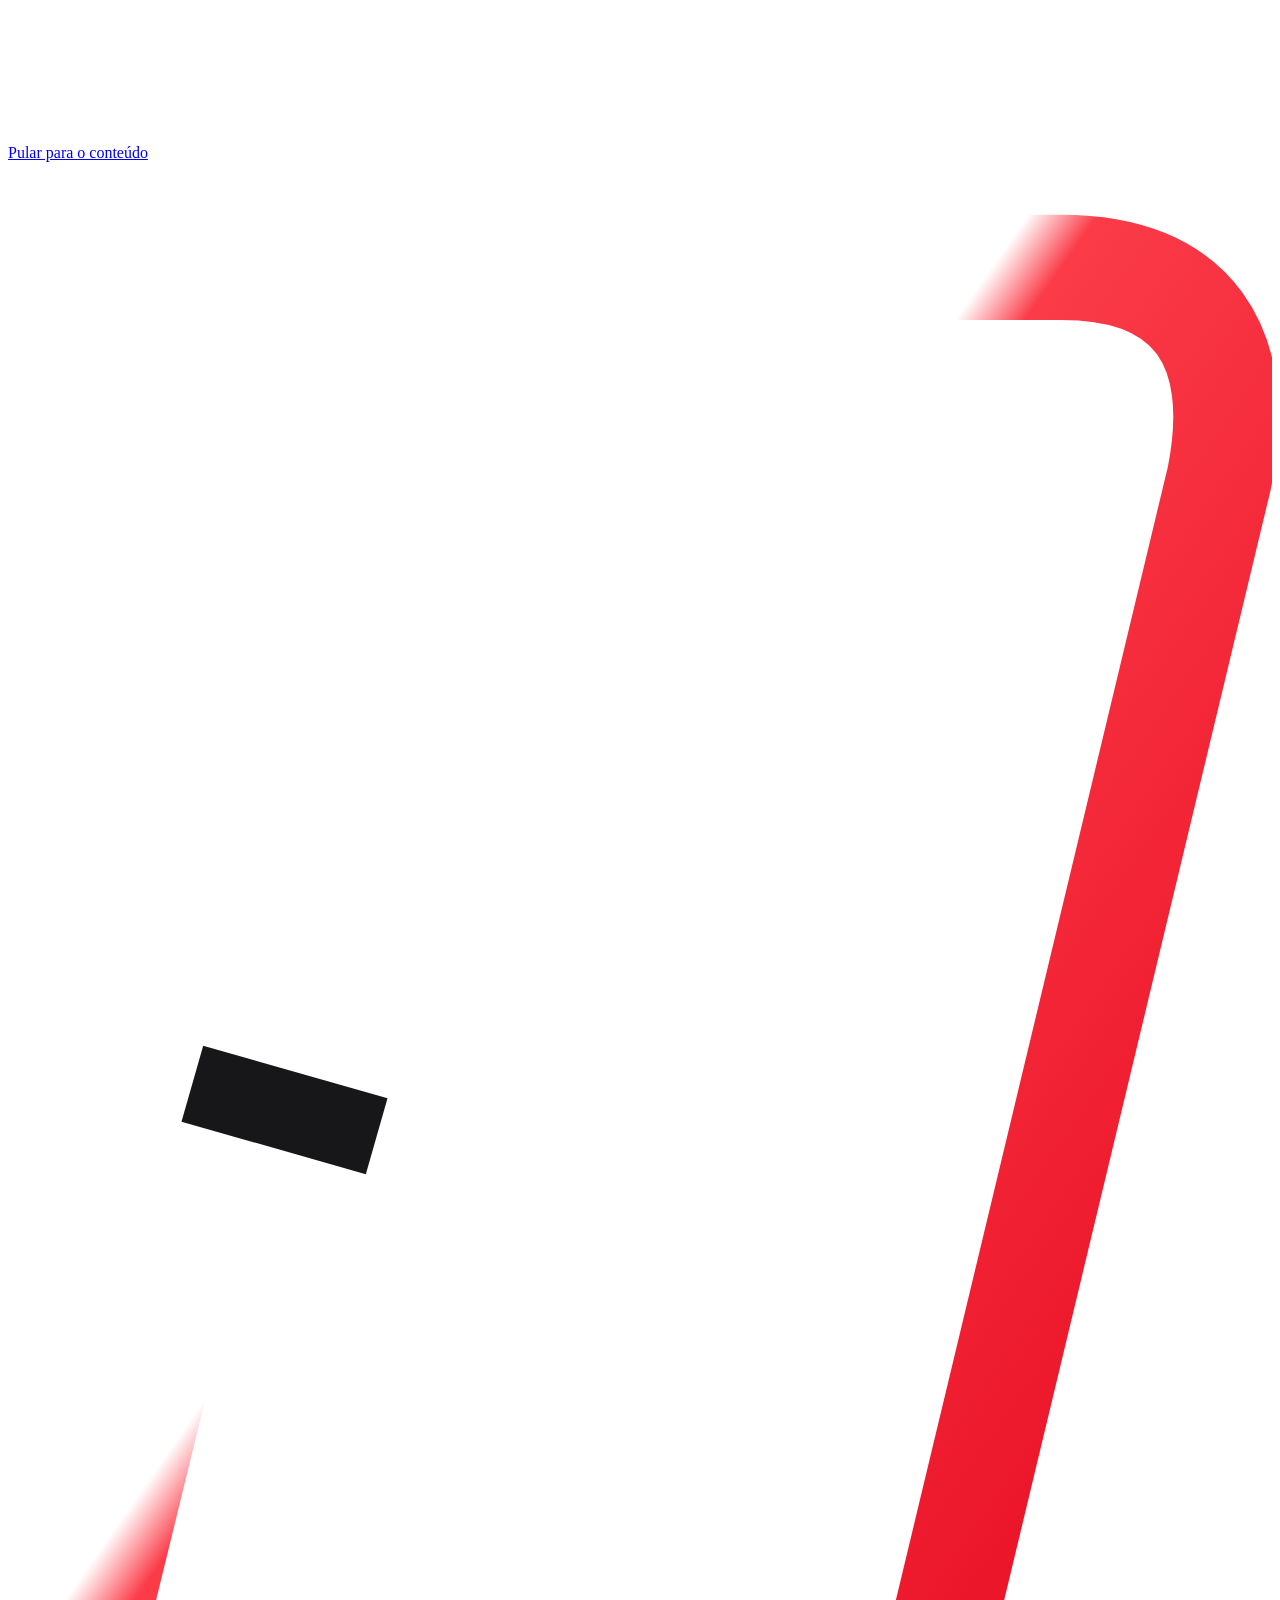
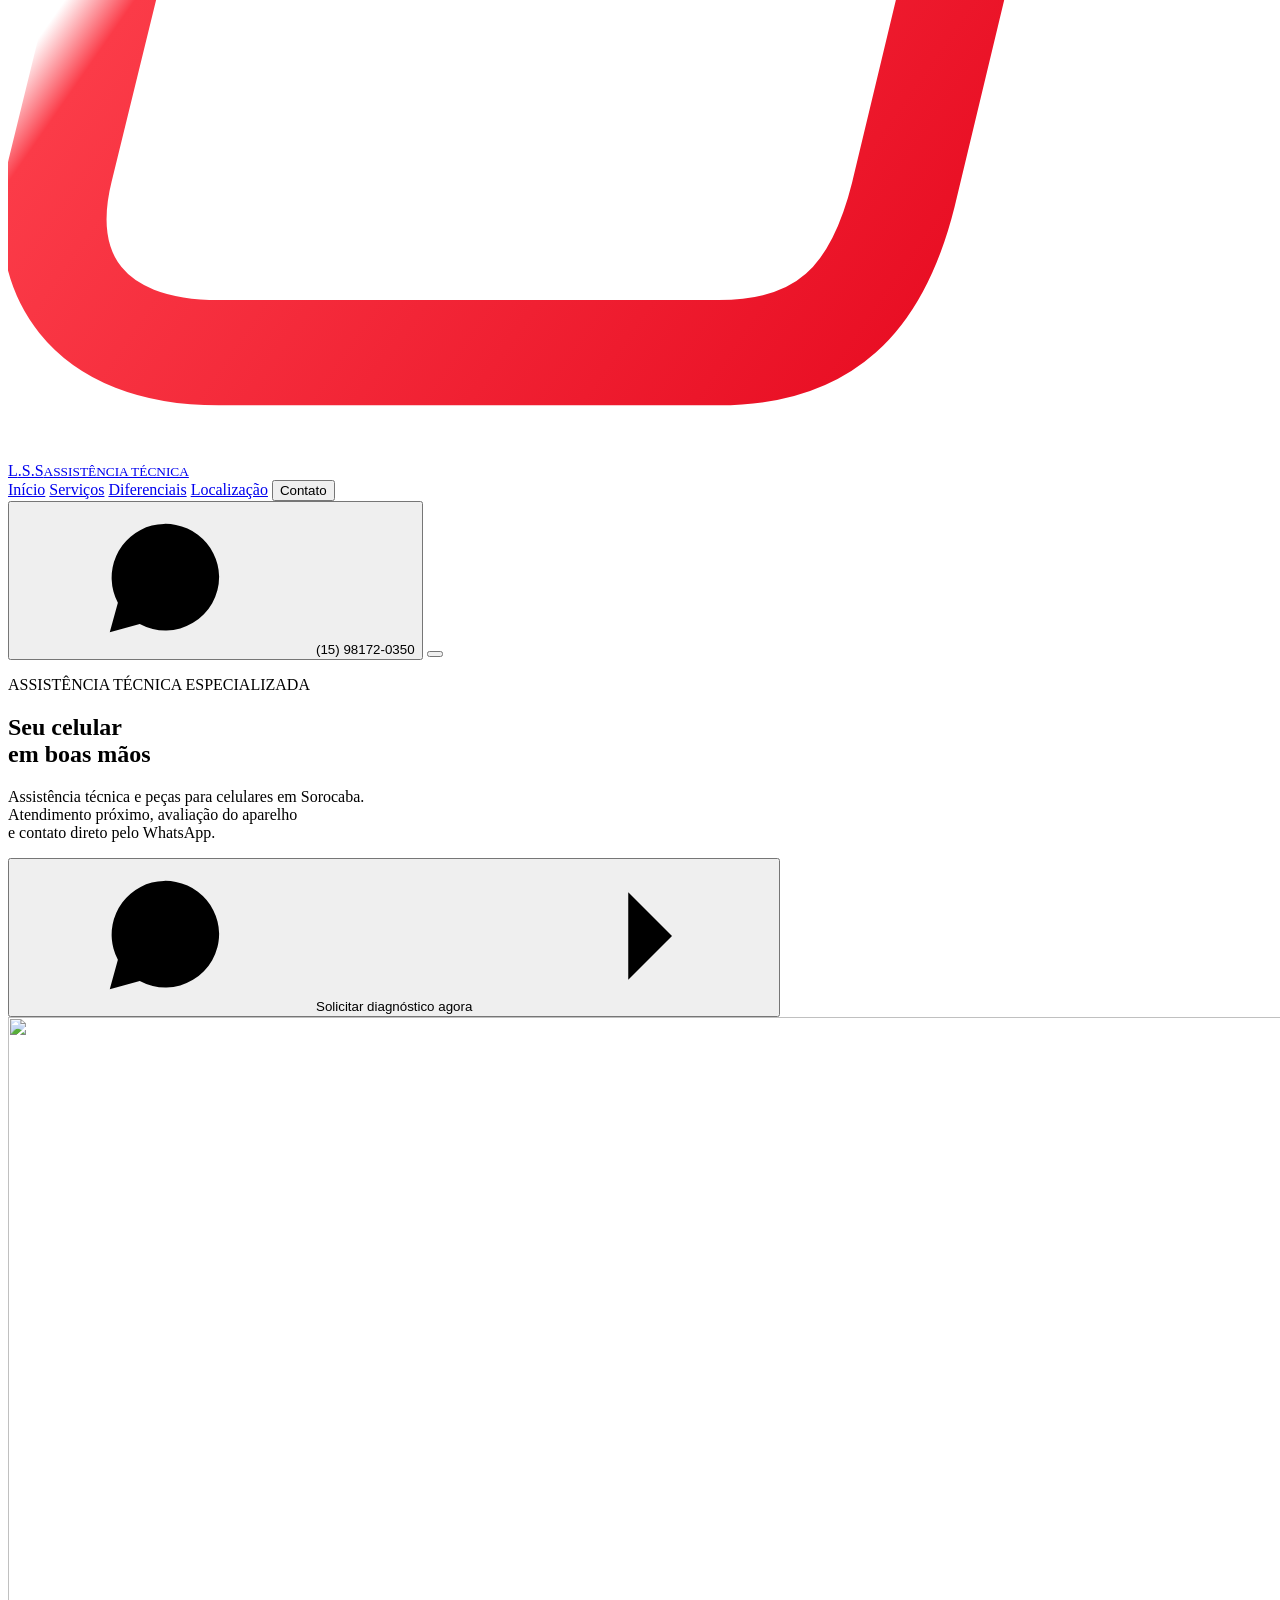
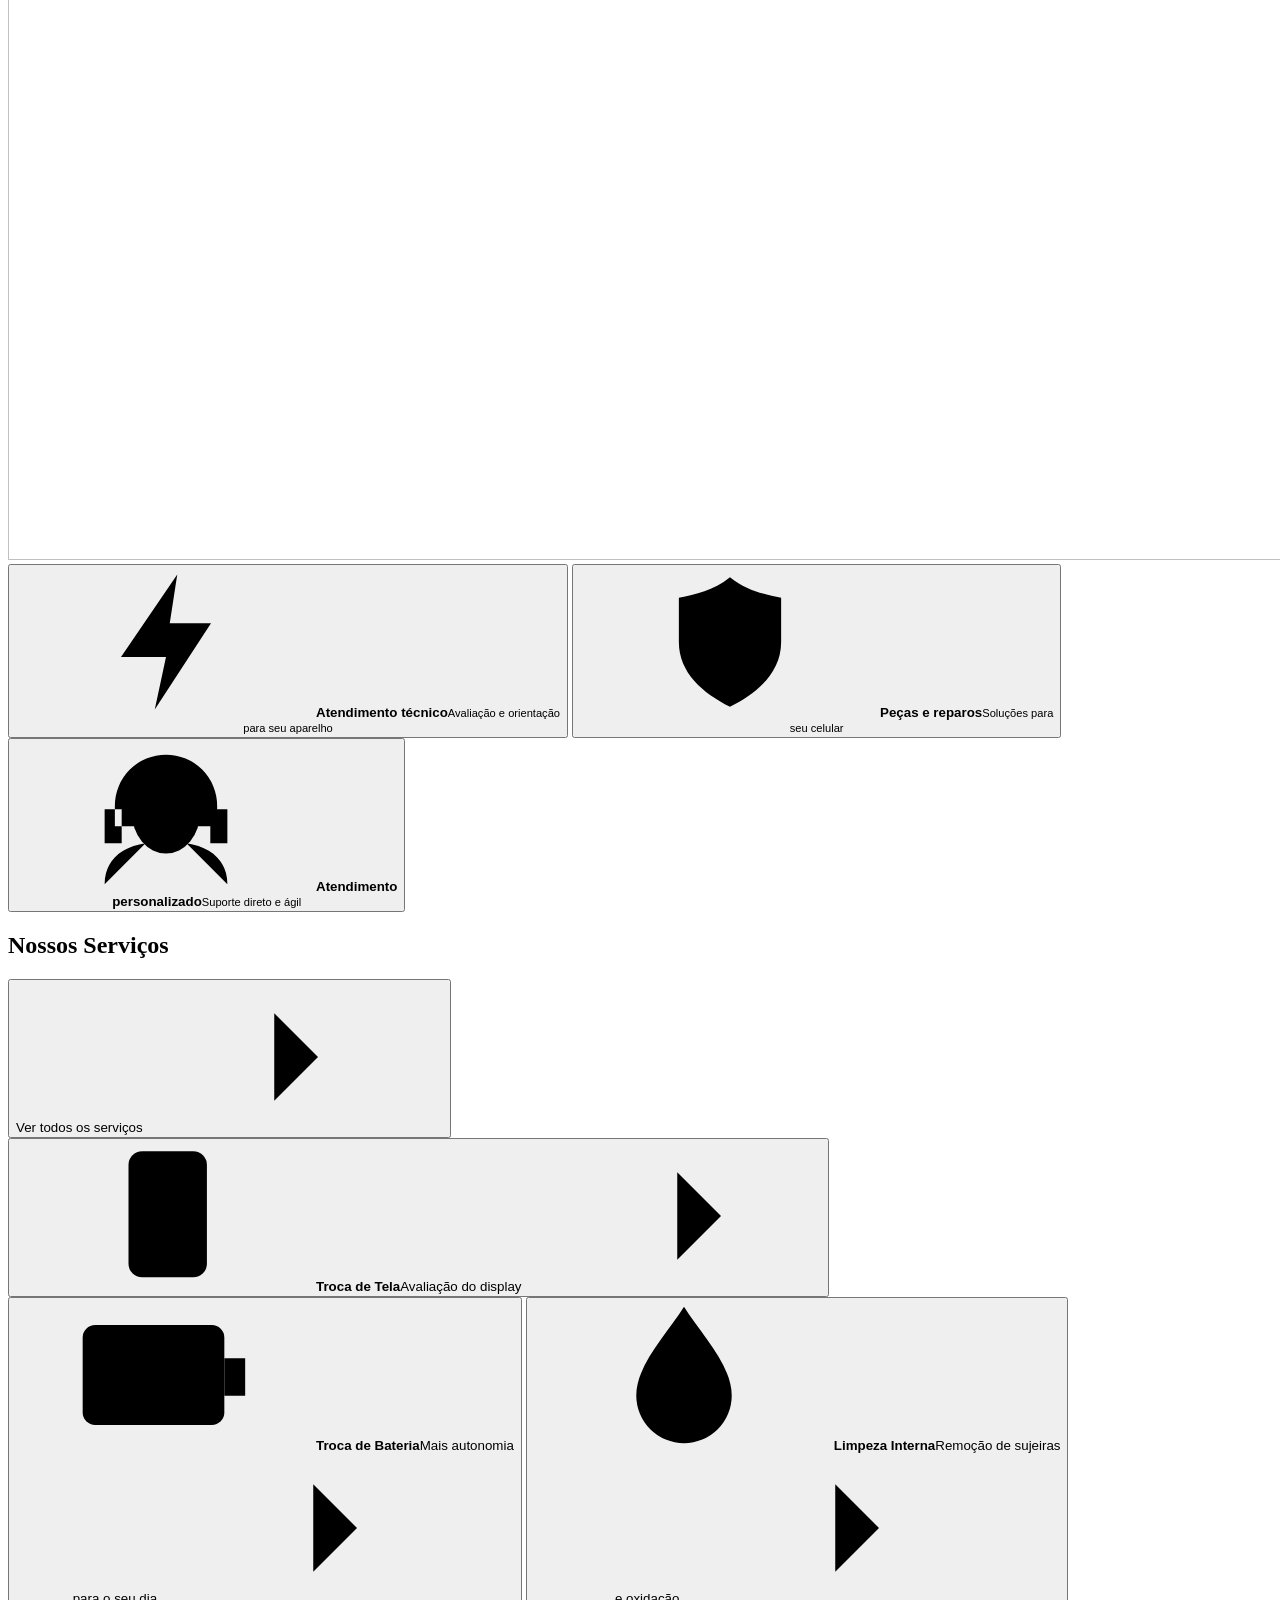
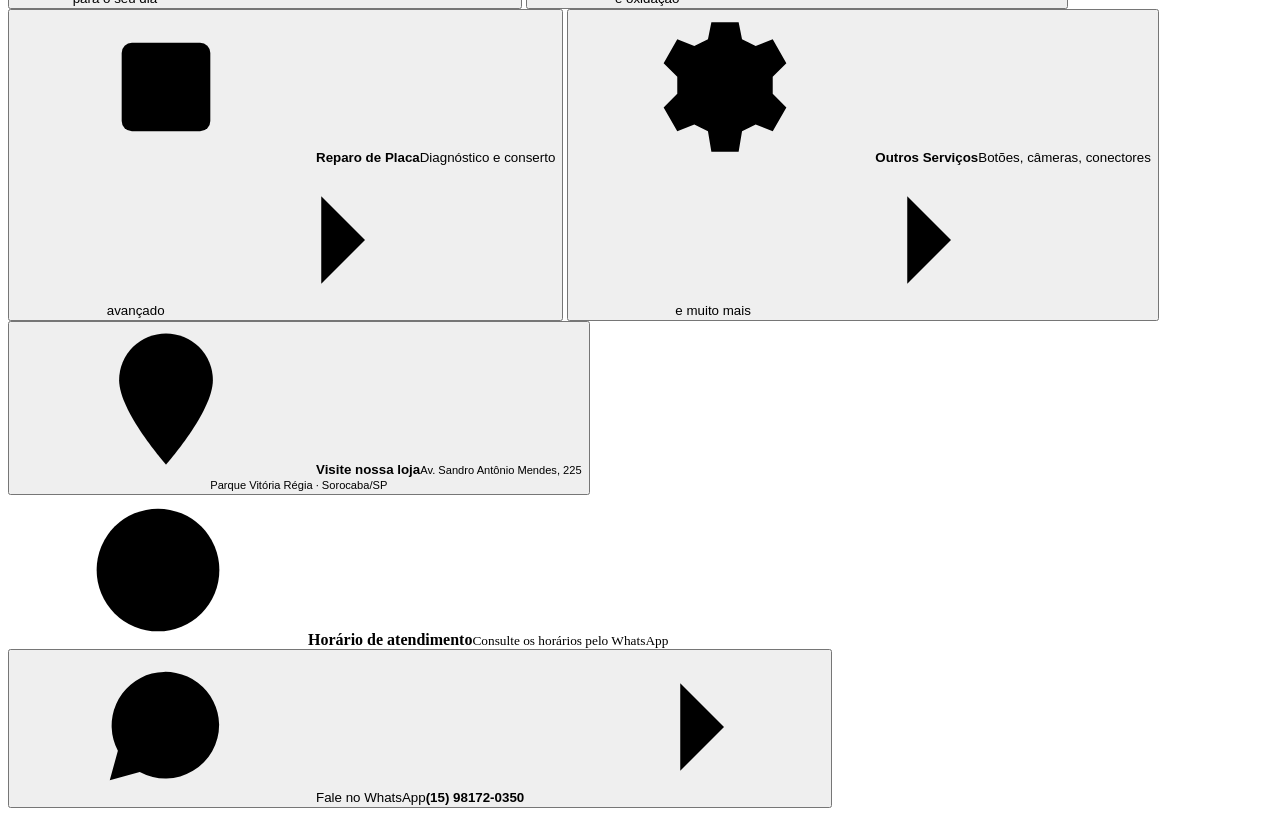
==== index.html @ caee686e "Criar site L.S.S com base no layout Mi Cell" ====
<!doctype html>
<html lang="pt-BR">
<head>
  <meta charset="UTF-8">
  <meta name="viewport" content="width=device-width, initial-scale=1">
  <meta name="theme-color" content="#101012">
  <meta name="description" content="L.S.S Assistência Técnica — assistência técnica especializada. Assistência técnica de celulares em Sorocaba. Solicite uma avaliação pelo WhatsApp.">
  <title>L.S.S Assistência Técnica | Seu celular em boas mãos</title>
  <link rel="icon" type="image/svg+xml" href="assets/favicon.svg">
  <link rel="stylesheet" href="styles.css">
  <script src="script.js" defer></script>
</head>
<body>
  <a class="skip-link" href="#inicio">Pular para o conteúdo</a>
  <svg class="icon-library" xmlns="http://www.w3.org/2000/svg" aria-hidden="true">
    <symbol id="i-arrow" viewBox="0 0 24 24"><path d="M4 12h15m-6-7 7 7-7 7"/></symbol>
    <symbol id="i-chevron" viewBox="0 0 24 24"><path d="m9 5 7 7-7 7"/></symbol>
    <symbol id="i-whatsapp" viewBox="0 0 24 24"><path d="M20.5 11.6a8.6 8.6 0 0 1-12.7 7.6L3 20.5l1.3-4.7a8.6 8.6 0 1 1 16.2-4.2Z"/><path d="M8.2 7.5c.5-.5 1.1.7 1.5 1.5.3.5-.6 1-.5 1.4.5 1.3 1.6 2.4 3 3 .5.2.9-.8 1.4-.6l1.8.9c.8.5-.1 2-1.2 2.1-2.8.2-6.6-3-7-5.8-.1-.9.3-2 1-2.5Z"/></symbol>
    <symbol id="i-bolt" viewBox="0 0 32 40"><path d="m19 2-15 22h12l-3 14 15-23H17Z"/></symbol>
    <symbol id="i-shield" viewBox="0 0 40 44"><path d="M20 3c5 4 10 5 15 6v13c0 9-7 15-15 19C12 37 5 31 5 22V9c5-1 10-2 15-6Z"/><path d="m12 21 6 6 11-12"/></symbol>
    <symbol id="i-support" viewBox="0 0 44 44"><path d="M7 25v-6a15 15 0 0 1 30 0v6M7 20H4v10h5V20Zm30 0h3v10h-5V20ZM16 30c-7 1-12 5-12 12m24-12c7 1 12 5 12 12"/><ellipse cx="22" cy="21" rx="10" ry="12"/></symbol>
    <symbol id="i-screen" viewBox="0 0 40 44"><rect x="9" y="3" width="23" height="37" rx="4"/><path d="m24 12-7 9 7 3-5 7m1-10-5-4m9 7 3 6"/></symbol>
    <symbol id="i-battery" viewBox="0 0 44 36"><rect x="2" y="6" width="34" height="24" rx="3"/><path d="M36 14h5v9h-5M23 11l-9 10h7l-2 5 9-11h-7Z"/></symbol>
    <symbol id="i-drop" viewBox="0 0 40 44"><path d="M20 2C15 10 6 19 6 28a14 14 0 0 0 28 0C34 19 25 10 20 2Z"/><path d="M13 27c0 5 3 8 7 8"/></symbol>
    <symbol id="i-chip" viewBox="0 0 44 44"><rect x="9" y="9" width="26" height="26" rx="3"/><path d="M16 16h12v12H16Zm0-13v6m6-6v6m6-6v6M16 35v6m6-6v6m6-6v6M3 16h6m-6 6h6m-6 6h6m26-12h6m-6 6h6m-6 6h6"/></symbol>
    <symbol id="i-gear" viewBox="0 0 44 44"><path d="m18 3-1 5-4 2-5-2-4 7 4 4v5l-4 4 4 7 5-2 4 2 1 6h8l1-6 4-2 5 2 4-7-4-4v-5l4-4-4-7-5 2-4-2-1-5Z"/><circle cx="22" cy="22" r="7"/></symbol>
    <symbol id="i-pin" viewBox="0 0 40 48"><path d="M20 45S5 28 5 18a15 15 0 1 1 30 0c0 10-15 27-15 27Z"/><circle cx="20" cy="18" r="5"/></symbol>
    <symbol id="i-clock" viewBox="0 0 44 44"><circle cx="22" cy="22" r="18"/><path d="M22 9v14h10"/></symbol>
    <symbol id="i-close" viewBox="0 0 24 24"><path d="m6 6 12 12M6 18 18 6"/></symbol>
  </svg>

  <div class="atmosphere" aria-hidden="true"><div class="smoke smoke-left"></div><div class="smoke smoke-right"></div><div class="laser laser-one"></div><div class="laser laser-two"></div><div class="laser laser-three"></div><div class="grain"></div></div>

  <div class="site-shell">
    <header class="header">
      <a class="brand" href="#inicio" aria-label="L.S.S Assistência Técnica — início">
        <svg class="brand-mark" viewBox="0 0 48 72" aria-hidden="true"><defs><linearGradient id="brand-gradient" x1="0" y1="0" x2="1" y2="1"><stop stop-color="#fff"/><stop offset=".4" stop-color="#fff"/><stop offset=".43" stop-color="#fb3b48"/><stop offset="1" stop-color="#e30018"/></linearGradient></defs><path d="M20 4h20c5 0 7 3 6 8L34 62c-1 4-3 6-7 6H8c-5 0-7-3-6-7L14 12c1-5 3-8 6-8Z" fill="none" stroke="url(#brand-gradient)" stroke-width="4"/><path d="m7 35 7 2" stroke="#171719" stroke-width="3"/></svg>
        <span class="brand-type">L<span>.S.S</span><small>ASSISTÊNCIA TÉCNICA</small></span>
      </a>
      <nav class="nav" id="navigation" aria-label="Navegação principal">
        <a class="active" href="#inicio" aria-current="page">Início</a>
        <a href="#servicos">Serviços</a>
        <a href="#diferenciais">Diferenciais</a>
        <a href="#localizacao" data-open="location">Localização</a>
        <button type="button" data-open="contact">Contato</button>
      </nav>
      <button class="phone-contact neon-button" type="button" data-open="contact"><svg class="icon"><use href="#i-whatsapp"/></svg><span>(15) 98172-0350</span></button>
      <button class="menu-toggle" type="button" aria-label="Abrir menu" aria-controls="navigation" aria-expanded="false"><span></span><span></span><span></span></button>
    </header>

    <main>
      <section class="hero" id="inicio" aria-labelledby="hero-title">
        <div class="hero-copy enter">
          <p class="eyebrow">ASSISTÊNCIA TÉCNICA ESPECIALIZADA</p>
          <h1 id="hero-title">Seu celular<br>em <span>boas mãos</span></h1>
          <p class="hero-description">Assistência técnica e peças para celulares em Sorocaba.<br class="desktop-break"> Atendimento próximo, avaliação do aparelho<br class="desktop-break"> e contato direto pelo WhatsApp.</p>
          <button class="primary-button" type="button" data-open="diagnosis"><svg class="icon"><use href="#i-whatsapp"/></svg><span>Solicitar diagnóstico agora</span><svg class="icon arrow"><use href="#i-arrow"/></svg></button>
        </div>

        <div class="hero-art enter" aria-label="Smartphone grafite em perspectiva envolto por anéis de luz vermelha" role="img">
          <div class="art-parallax">
            <img class="hero-render" src="https://raw.githubusercontent.com/renancodando/sonotechcell/main/assets/celular-realista.png" width="1376" height="1143" alt="" fetchpriority="high">
            <span class="render-spark render-spark-one"></span><span class="render-spark render-spark-two"></span>
          </div>
        </div>

        <div class="benefits enter" id="diferenciais" aria-label="Nossos diferenciais">
          <button class="benefit" type="button" data-benefit="speed"><svg class="benefit-icon icon"><use href="#i-bolt"/></svg><span><strong>Atendimento técnico</strong><small>Avaliação e orientação<br>para seu aparelho</small></span></button>
          <button class="benefit" type="button" data-benefit="warranty"><svg class="benefit-icon icon"><use href="#i-shield"/></svg><span><strong>Peças e reparos</strong><small>Soluções para<br>seu celular</small></span></button>
          <button class="benefit" type="button" data-benefit="support"><svg class="benefit-icon icon"><use href="#i-support"/></svg><span><strong>Atendimento<br>personalizado</strong><small>Suporte direto e ágil</small></span></button>
        </div>
      </section>

      <section class="services enter" id="servicos" aria-labelledby="services-title">
        <div class="section-heading"><h2 id="services-title"><span></span>Nossos Serviços</h2><div class="heading-line"></div><button class="all-services" type="button" aria-expanded="false" aria-controls="extra-services">Ver todos os serviços<svg class="icon"><use href="#i-chevron"/></svg></button></div>
        <div class="service-grid">
          <button class="service-card" type="button" data-service="screen"><svg class="icon service-icon"><use href="#i-screen"/></svg><strong>Troca de Tela</strong><span>Avaliação do display</span><svg class="icon card-arrow"><use href="#i-arrow"/></svg></button>
          <button class="service-card" type="button" data-service="battery"><svg class="icon service-icon"><use href="#i-battery"/></svg><strong>Troca de Bateria</strong><span>Mais autonomia<br>para o seu dia</span><svg class="icon card-arrow"><use href="#i-arrow"/></svg></button>
          <button class="service-card" type="button" data-service="cleaning"><svg class="icon service-icon"><use href="#i-drop"/></svg><strong>Limpeza Interna</strong><span>Remoção de sujeiras<br>e oxidação</span><svg class="icon card-arrow"><use href="#i-arrow"/></svg></button>
          <button class="service-card" type="button" data-service="board"><svg class="icon service-icon"><use href="#i-chip"/></svg><strong>Reparo de Placa</strong><span>Diagnóstico e conserto<br>avançado</span><svg class="icon card-arrow"><use href="#i-arrow"/></svg></button>
          <button class="service-card" type="button" data-service="other"><svg class="icon service-icon"><use href="#i-gear"/></svg><strong>Outros Serviços</strong><span>Botões, câmeras, conectores<br>e muito mais</span><svg class="icon card-arrow"><use href="#i-arrow"/></svg></button>
        </div>
        <div class="extra-services" id="extra-services" hidden>
          <button type="button" data-service="connector">Conector de carga<svg class="icon"><use href="#i-arrow"/></svg></button><button type="button" data-service="camera">Câmeras e áudio<svg class="icon"><use href="#i-arrow"/></svg></button><button type="button" data-service="buttons">Botões e sensores<svg class="icon"><use href="#i-arrow"/></svg></button>
        </div>
      </section>

      <footer class="contact-strip enter" id="localizacao">
        <button class="location-block" type="button" data-open="location"><svg class="icon footer-icon"><use href="#i-pin"/></svg><span><strong>Visite nossa loja</strong><small>Av. Sandro Antônio Mendes, 225<br>Parque Vitória Régia · Sorocaba/SP</small></span></button>
        <div class="hours-block"><svg class="icon footer-icon"><use href="#i-clock"/></svg><span><strong>Horário de atendimento</strong><small>Consulte os horários pelo WhatsApp</small></span></div>
        <button class="footer-contact neon-button" type="button" data-open="contact"><svg class="icon"><use href="#i-whatsapp"/></svg><span>Fale no WhatsApp<strong>(15) 98172-0350</strong></span><svg class="icon arrow"><use href="#i-arrow"/></svg></button>
      </footer>
    </main>
  </div>

  <dialog class="dialog" id="detail-dialog" aria-labelledby="detail-title"><button class="dialog-close" type="button" aria-label="Fechar"><svg class="icon"><use href="#i-close"/></svg></button><div class="dialog-symbol"><svg class="icon"><use href="#i-screen"/></svg></div><p class="eyebrow" id="detail-eyebrow">ASSISTÊNCIA ESPECIALIZADA</p><h2 id="detail-title"></h2><p class="dialog-description" id="detail-description"></p><div id="location-details" hidden>
      <iframe class="location-map" title="Mapa da L.S.S Assistência Técnica em Parque Vitória Régia, Sorocaba" loading="lazy" referrerpolicy="no-referrer-when-downgrade" allowfullscreen></iframe>
      <address class="location-address">Av. Sandro Antônio Mendes, 225<br>Parque Vitória Régia, Sorocaba – SP<br>Brasil</address>
      <div class="utility-actions"><a class="primary-button" data-map-route target="_blank" rel="noopener noreferrer">Traçar rota no Maps<svg class="icon"><use href="#i-arrow"/></svg></a><button class="utility-button" type="button" data-copy="address">Copiar endereço</button></div>
      <p class="copy-feedback" data-copy-feedback role="status"></p>
      <p class="dialog-description location-schedule">Confirme os horários de atendimento pelo WhatsApp</p>
      <p class="business-status" data-business-status></p><small class="schedule-note">Horário de Sorocaba. Consulte o atendimento em feriados.</small>
    </div><button class="primary-button dialog-cta" type="button" data-open="diagnosis">Solicitar diagnóstico<svg class="icon"><use href="#i-arrow"/></svg></button></dialog>

  <dialog class="dialog diagnosis-dialog" id="diagnosis-dialog" aria-labelledby="diagnosis-title"><button class="dialog-close" type="button" aria-label="Fechar"><svg class="icon"><use href="#i-close"/></svg></button><p class="eyebrow">VAMOS CUIDAR DO SEU CELULAR</p><h2 id="diagnosis-title">Seu aparelho em<br><span>boas mãos.</span></h2><p class="dialog-description">Conte um pouco sobre o que aconteceu.</p><form id="diagnosis-form" action="https://wa.me/5515981720350" method="get" target="_blank" rel="noopener noreferrer"><label for="name">Seu nome</label><input id="name" name="name" placeholder="Como podemos chamar você?" autocomplete="name" maxlength="80" required><div class="form-row"><div><label for="brand">Marca</label><select id="brand" name="brand" required><option value="">Selecione</option><option>Apple</option><option>Samsung</option><option>Motorola</option><option>Xiaomi</option><option>Outra</option></select></div><div><label for="model">Modelo</label><input id="model" name="model" placeholder="Ex.: iPhone 14" maxlength="80" required></div></div><label for="service">Serviço</label><select id="service" name="service"><option value="">Não sei, preciso de uma avaliação</option><option>Troca de Tela</option><option>Troca de Bateria</option><option>Limpeza Interna</option><option>Reparo de Placa</option><option>Outros Serviços</option><option>Conector de carga</option><option>Câmeras e áudio</option><option>Botões e sensores</option></select><label for="description">O que está acontecendo?</label><textarea id="description" name="description" placeholder="Descreva o problema do seu celular…" rows="3" maxlength="1200" required></textarea><p class="form-note">O WhatsApp abrirá com os dados preenchidos. Você confere e confirma o envio na conversa.</p><button class="primary-button" type="submit"><svg class="icon"><use href="#i-whatsapp"/></svg>Enviar pelo WhatsApp<svg class="icon"><use href="#i-arrow"/></svg></button><div class="form-feedback" hidden><p class="message-status" role="status"></p><a class="message-link" target="_blank" rel="noopener noreferrer">Abrir conversa no WhatsApp ↗</a><button class="utility-button" type="button" id="copy-message">Copiar mensagem</button><p class="copy-feedback" data-copy-feedback role="status"></p></div></form></dialog>

  <dialog class="dialog" id="contact-dialog" aria-labelledby="contact-title"><button class="dialog-close" type="button" aria-label="Fechar"><svg class="icon"><use href="#i-close"/></svg></button><div class="dialog-symbol"><svg class="icon"><use href="#i-whatsapp"/></svg></div><p class="eyebrow">ATENDIMENTO PERSONALIZADO</p><h2 id="contact-title">Vamos conversar?</h2><p class="dialog-description">Tire suas dúvidas e saiba mais sobre o cuidado com o seu aparelho.</p><a class="contact-number" href="https://wa.me/5515981720350" target="_blank" rel="noopener noreferrer">(15) 98172-0350<svg class="icon"><use href="#i-arrow"/></svg></a><div class="utility-actions contact-actions"><a class="utility-button" href="tel:+5515981720350">Ligar agora</a><button class="utility-button" type="button" data-copy="phone">Copiar telefone</button><button class="utility-button" type="button" data-open="location">Como chegar</button></div><p class="copy-feedback" data-copy-feedback role="status"></p><p class="contact-hours">Seg a Sex: 09h às 18h · Sáb: 09h às 15h</p><p class="business-status" data-business-status></p><button class="primary-button" type="button" data-open="diagnosis">Solicitar diagnóstico<svg class="icon"><use href="#i-arrow"/></svg></button><div class="contact-faq"><h3>Dúvidas frequentes</h3><details><summary>Como saber o valor e o prazo?</summary><p>Descreva o problema pelo formulário. A equipe avaliará o caso e informará o orçamento e o prazo antes de você autorizar o reparo.</p></details><details><summary>Preciso levar algo além do aparelho?</summary><p>Se o defeito envolve carregamento, leve também o cabo e o carregador usados. Avise a equipe se houve queda ou contato com líquido.</p></details><details><summary>Como preparar o celular para o reparo?</summary><p>Se possível, faça backup dos seus dados. Não envie senhas pelo formulário ou WhatsApp; combine com a equipe os acessos necessários.</p></details></div></dialog>
</body>
</html>
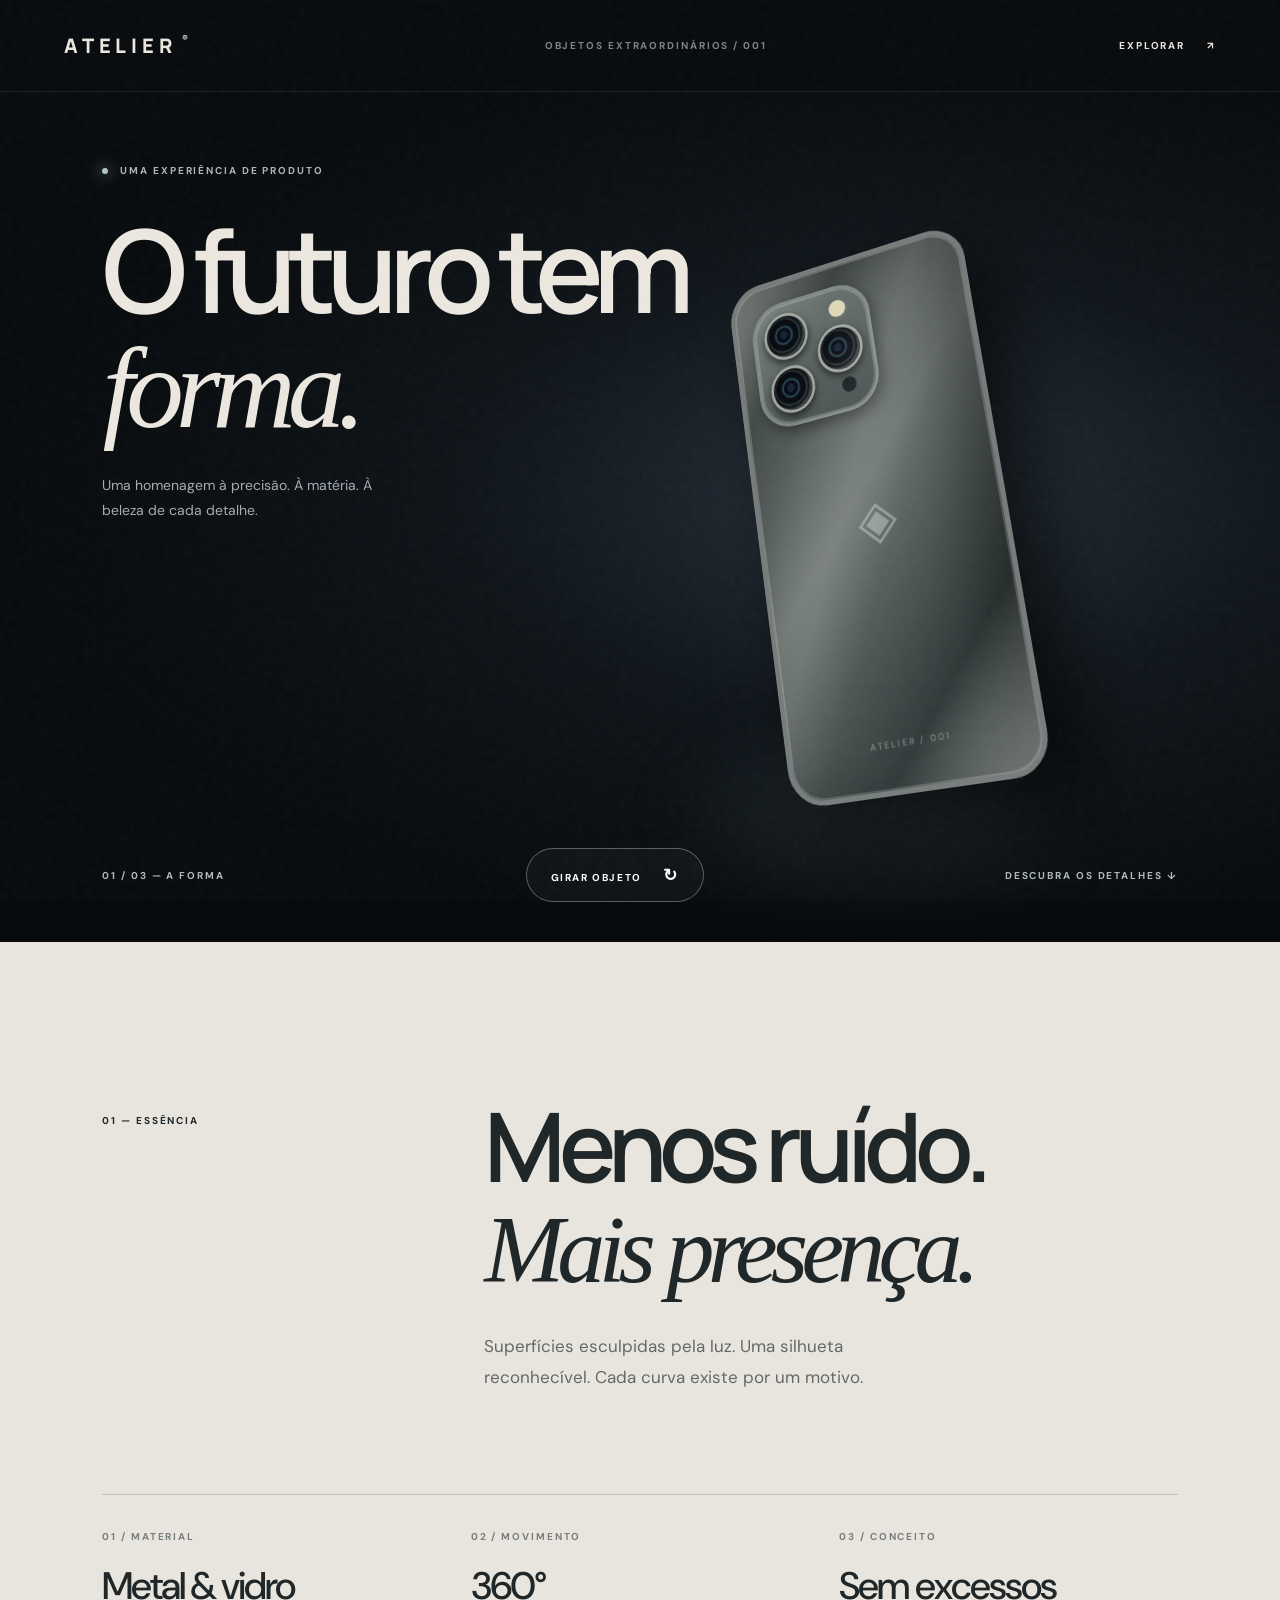
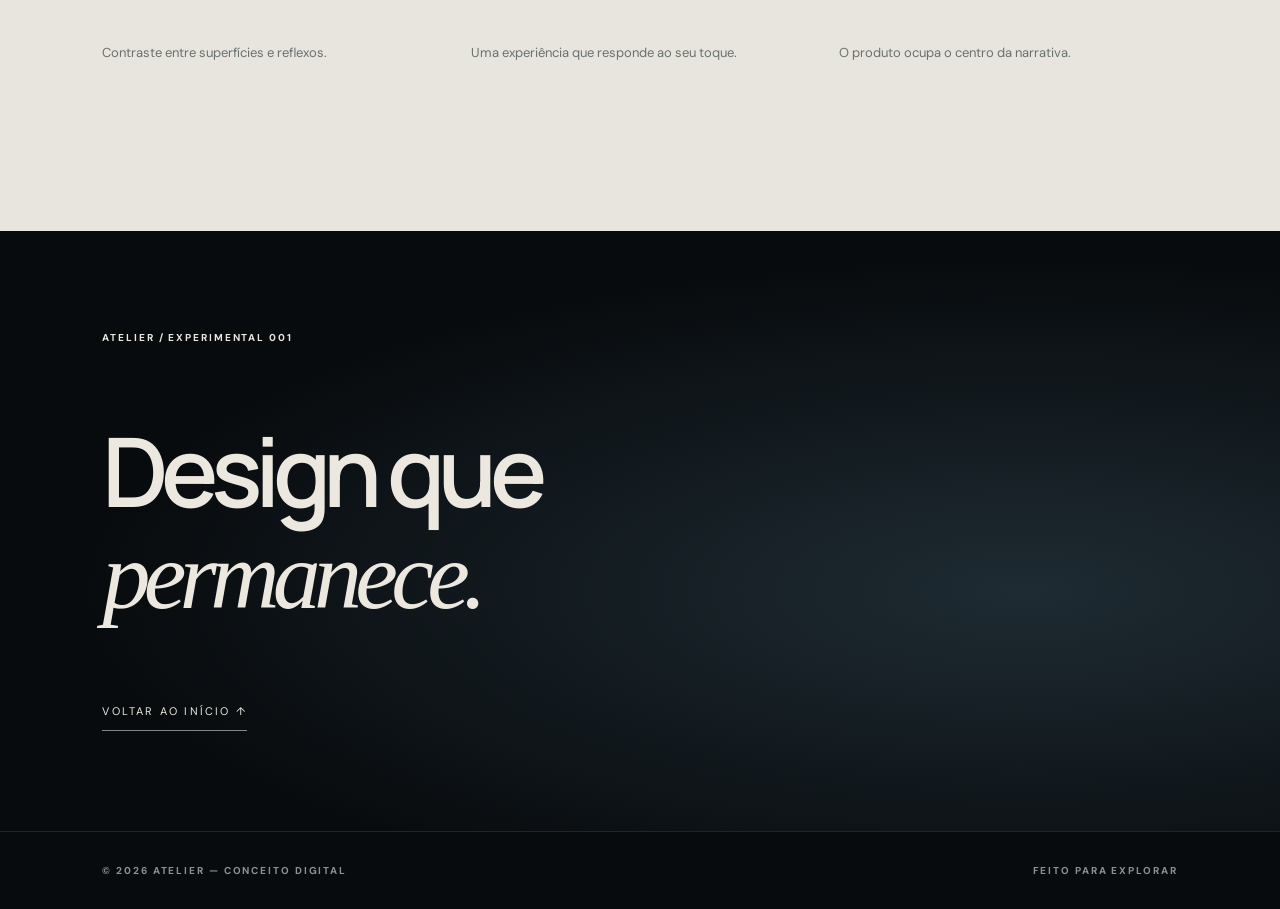
==== commit 13e9e7fa: "Recriar LSS como experiência cinematográfica ATELIER" ====
--- a/index.html
+++ b/index.html
@@ -1,109 +1 @@
-<!doctype html>
-<html lang="pt-BR">
-<head>
-  <meta charset="UTF-8">
-  <meta name="viewport" content="width=device-width, initial-scale=1">
-  <meta name="theme-color" content="#101012">
-  <meta name="description" content="L.S.S Assistência Técnica — assistência técnica especializada. Assistência técnica de celulares em Sorocaba. Solicite uma avaliação pelo WhatsApp.">
-  <title>L.S.S Assistência Técnica | Seu celular em boas mãos</title>
-  <link rel="icon" type="image/svg+xml" href="assets/favicon.svg">
-  <link rel="stylesheet" href="styles.css">
-  <script src="script.js" defer></script>
-</head>
-<body>
-  <a class="skip-link" href="#inicio">Pular para o conteúdo</a>
-  <svg class="icon-library" xmlns="http://www.w3.org/2000/svg" aria-hidden="true">
-    <symbol id="i-arrow" viewBox="0 0 24 24"><path d="M4 12h15m-6-7 7 7-7 7"/></symbol>
-    <symbol id="i-chevron" viewBox="0 0 24 24"><path d="m9 5 7 7-7 7"/></symbol>
-    <symbol id="i-whatsapp" viewBox="0 0 24 24"><path d="M20.5 11.6a8.6 8.6 0 0 1-12.7 7.6L3 20.5l1.3-4.7a8.6 8.6 0 1 1 16.2-4.2Z"/><path d="M8.2 7.5c.5-.5 1.1.7 1.5 1.5.3.5-.6 1-.5 1.4.5 1.3 1.6 2.4 3 3 .5.2.9-.8 1.4-.6l1.8.9c.8.5-.1 2-1.2 2.1-2.8.2-6.6-3-7-5.8-.1-.9.3-2 1-2.5Z"/></symbol>
-    <symbol id="i-bolt" viewBox="0 0 32 40"><path d="m19 2-15 22h12l-3 14 15-23H17Z"/></symbol>
-    <symbol id="i-shield" viewBox="0 0 40 44"><path d="M20 3c5 4 10 5 15 6v13c0 9-7 15-15 19C12 37 5 31 5 22V9c5-1 10-2 15-6Z"/><path d="m12 21 6 6 11-12"/></symbol>
-    <symbol id="i-support" viewBox="0 0 44 44"><path d="M7 25v-6a15 15 0 0 1 30 0v6M7 20H4v10h5V20Zm30 0h3v10h-5V20ZM16 30c-7 1-12 5-12 12m24-12c7 1 12 5 12 12"/><ellipse cx="22" cy="21" rx="10" ry="12"/></symbol>
-    <symbol id="i-screen" viewBox="0 0 40 44"><rect x="9" y="3" width="23" height="37" rx="4"/><path d="m24 12-7 9 7 3-5 7m1-10-5-4m9 7 3 6"/></symbol>
-    <symbol id="i-battery" viewBox="0 0 44 36"><rect x="2" y="6" width="34" height="24" rx="3"/><path d="M36 14h5v9h-5M23 11l-9 10h7l-2 5 9-11h-7Z"/></symbol>
-    <symbol id="i-drop" viewBox="0 0 40 44"><path d="M20 2C15 10 6 19 6 28a14 14 0 0 0 28 0C34 19 25 10 20 2Z"/><path d="M13 27c0 5 3 8 7 8"/></symbol>
-    <symbol id="i-chip" viewBox="0 0 44 44"><rect x="9" y="9" width="26" height="26" rx="3"/><path d="M16 16h12v12H16Zm0-13v6m6-6v6m6-6v6M16 35v6m6-6v6m6-6v6M3 16h6m-6 6h6m-6 6h6m26-12h6m-6 6h6m-6 6h6"/></symbol>
-    <symbol id="i-gear" viewBox="0 0 44 44"><path d="m18 3-1 5-4 2-5-2-4 7 4 4v5l-4 4 4 7 5-2 4 2 1 6h8l1-6 4-2 5 2 4-7-4-4v-5l4-4-4-7-5 2-4-2-1-5Z"/><circle cx="22" cy="22" r="7"/></symbol>
-    <symbol id="i-pin" viewBox="0 0 40 48"><path d="M20 45S5 28 5 18a15 15 0 1 1 30 0c0 10-15 27-15 27Z"/><circle cx="20" cy="18" r="5"/></symbol>
-    <symbol id="i-clock" viewBox="0 0 44 44"><circle cx="22" cy="22" r="18"/><path d="M22 9v14h10"/></symbol>
-    <symbol id="i-close" viewBox="0 0 24 24"><path d="m6 6 12 12M6 18 18 6"/></symbol>
-  </svg>
-
-  <div class="atmosphere" aria-hidden="true"><div class="smoke smoke-left"></div><div class="smoke smoke-right"></div><div class="laser laser-one"></div><div class="laser laser-two"></div><div class="laser laser-three"></div><div class="grain"></div></div>
-
-  <div class="site-shell">
-    <header class="header">
-      <a class="brand" href="#inicio" aria-label="L.S.S Assistência Técnica — início">
-        <svg class="brand-mark" viewBox="0 0 48 72" aria-hidden="true"><defs><linearGradient id="brand-gradient" x1="0" y1="0" x2="1" y2="1"><stop stop-color="#fff"/><stop offset=".4" stop-color="#fff"/><stop offset=".43" stop-color="#fb3b48"/><stop offset="1" stop-color="#e30018"/></linearGradient></defs><path d="M20 4h20c5 0 7 3 6 8L34 62c-1 4-3 6-7 6H8c-5 0-7-3-6-7L14 12c1-5 3-8 6-8Z" fill="none" stroke="url(#brand-gradient)" stroke-width="4"/><path d="m7 35 7 2" stroke="#171719" stroke-width="3"/></svg>
-        <span class="brand-type">L<span>.S.S</span><small>ASSISTÊNCIA TÉCNICA</small></span>
-      </a>
-      <nav class="nav" id="navigation" aria-label="Navegação principal">
-        <a class="active" href="#inicio" aria-current="page">Início</a>
-        <a href="#servicos">Serviços</a>
-        <a href="#diferenciais">Diferenciais</a>
-        <a href="#localizacao" data-open="location">Localização</a>
-        <button type="button" data-open="contact">Contato</button>
-      </nav>
-      <button class="phone-contact neon-button" type="button" data-open="contact"><svg class="icon"><use href="#i-whatsapp"/></svg><span>(15) 98172-0350</span></button>
-      <button class="menu-toggle" type="button" aria-label="Abrir menu" aria-controls="navigation" aria-expanded="false"><span></span><span></span><span></span></button>
-    </header>
-
-    <main>
-      <section class="hero" id="inicio" aria-labelledby="hero-title">
-        <div class="hero-copy enter">
-          <p class="eyebrow">ASSISTÊNCIA TÉCNICA ESPECIALIZADA</p>
-          <h1 id="hero-title">Seu celular<br>em <span>boas mãos</span></h1>
-          <p class="hero-description">Assistência técnica e peças para celulares em Sorocaba.<br class="desktop-break"> Atendimento próximo, avaliação do aparelho<br class="desktop-break"> e contato direto pelo WhatsApp.</p>
-          <button class="primary-button" type="button" data-open="diagnosis"><svg class="icon"><use href="#i-whatsapp"/></svg><span>Solicitar diagnóstico agora</span><svg class="icon arrow"><use href="#i-arrow"/></svg></button>
-        </div>
-
-        <div class="hero-art enter" aria-label="Smartphone grafite em perspectiva envolto por anéis de luz vermelha" role="img">
-          <div class="art-parallax">
-            <img class="hero-render" src="https://raw.githubusercontent.com/renancodando/sonotechcell/main/assets/celular-realista.png" width="1376" height="1143" alt="" fetchpriority="high">
-            <span class="render-spark render-spark-one"></span><span class="render-spark render-spark-two"></span>
-          </div>
-        </div>
-
-        <div class="benefits enter" id="diferenciais" aria-label="Nossos diferenciais">
-          <button class="benefit" type="button" data-benefit="speed"><svg class="benefit-icon icon"><use href="#i-bolt"/></svg><span><strong>Atendimento técnico</strong><small>Avaliação e orientação<br>para seu aparelho</small></span></button>
-          <button class="benefit" type="button" data-benefit="warranty"><svg class="benefit-icon icon"><use href="#i-shield"/></svg><span><strong>Peças e reparos</strong><small>Soluções para<br>seu celular</small></span></button>
-          <button class="benefit" type="button" data-benefit="support"><svg class="benefit-icon icon"><use href="#i-support"/></svg><span><strong>Atendimento<br>personalizado</strong><small>Suporte direto e ágil</small></span></button>
-        </div>
-      </section>
-
-      <section class="services enter" id="servicos" aria-labelledby="services-title">
-        <div class="section-heading"><h2 id="services-title"><span></span>Nossos Serviços</h2><div class="heading-line"></div><button class="all-services" type="button" aria-expanded="false" aria-controls="extra-services">Ver todos os serviços<svg class="icon"><use href="#i-chevron"/></svg></button></div>
-        <div class="service-grid">
-          <button class="service-card" type="button" data-service="screen"><svg class="icon service-icon"><use href="#i-screen"/></svg><strong>Troca de Tela</strong><span>Avaliação do display</span><svg class="icon card-arrow"><use href="#i-arrow"/></svg></button>
-          <button class="service-card" type="button" data-service="battery"><svg class="icon service-icon"><use href="#i-battery"/></svg><strong>Troca de Bateria</strong><span>Mais autonomia<br>para o seu dia</span><svg class="icon card-arrow"><use href="#i-arrow"/></svg></button>
-          <button class="service-card" type="button" data-service="cleaning"><svg class="icon service-icon"><use href="#i-drop"/></svg><strong>Limpeza Interna</strong><span>Remoção de sujeiras<br>e oxidação</span><svg class="icon card-arrow"><use href="#i-arrow"/></svg></button>
-          <button class="service-card" type="button" data-service="board"><svg class="icon service-icon"><use href="#i-chip"/></svg><strong>Reparo de Placa</strong><span>Diagnóstico e conserto<br>avançado</span><svg class="icon card-arrow"><use href="#i-arrow"/></svg></button>
-          <button class="service-card" type="button" data-service="other"><svg class="icon service-icon"><use href="#i-gear"/></svg><strong>Outros Serviços</strong><span>Botões, câmeras, conectores<br>e muito mais</span><svg class="icon card-arrow"><use href="#i-arrow"/></svg></button>
-        </div>
-        <div class="extra-services" id="extra-services" hidden>
-          <button type="button" data-service="connector">Conector de carga<svg class="icon"><use href="#i-arrow"/></svg></button><button type="button" data-service="camera">Câmeras e áudio<svg class="icon"><use href="#i-arrow"/></svg></button><button type="button" data-service="buttons">Botões e sensores<svg class="icon"><use href="#i-arrow"/></svg></button>
-        </div>
-      </section>
-
-      <footer class="contact-strip enter" id="localizacao">
-        <button class="location-block" type="button" data-open="location"><svg class="icon footer-icon"><use href="#i-pin"/></svg><span><strong>Visite nossa loja</strong><small>Av. Sandro Antônio Mendes, 225<br>Parque Vitória Régia · Sorocaba/SP</small></span></button>
-        <div class="hours-block"><svg class="icon footer-icon"><use href="#i-clock"/></svg><span><strong>Horário de atendimento</strong><small>Consulte os horários pelo WhatsApp</small></span></div>
-        <button class="footer-contact neon-button" type="button" data-open="contact"><svg class="icon"><use href="#i-whatsapp"/></svg><span>Fale no WhatsApp<strong>(15) 98172-0350</strong></span><svg class="icon arrow"><use href="#i-arrow"/></svg></button>
-      </footer>
-    </main>
-  </div>
-
-  <dialog class="dialog" id="detail-dialog" aria-labelledby="detail-title"><button class="dialog-close" type="button" aria-label="Fechar"><svg class="icon"><use href="#i-close"/></svg></button><div class="dialog-symbol"><svg class="icon"><use href="#i-screen"/></svg></div><p class="eyebrow" id="detail-eyebrow">ASSISTÊNCIA ESPECIALIZADA</p><h2 id="detail-title"></h2><p class="dialog-description" id="detail-description"></p><div id="location-details" hidden>
-      <iframe class="location-map" title="Mapa da L.S.S Assistência Técnica em Parque Vitória Régia, Sorocaba" loading="lazy" referrerpolicy="no-referrer-when-downgrade" allowfullscreen></iframe>
-      <address class="location-address">Av. Sandro Antônio Mendes, 225<br>Parque Vitória Régia, Sorocaba – SP<br>Brasil</address>
-      <div class="utility-actions"><a class="primary-button" data-map-route target="_blank" rel="noopener noreferrer">Traçar rota no Maps<svg class="icon"><use href="#i-arrow"/></svg></a><button class="utility-button" type="button" data-copy="address">Copiar endereço</button></div>
-      <p class="copy-feedback" data-copy-feedback role="status"></p>
-      <p class="dialog-description location-schedule">Confirme os horários de atendimento pelo WhatsApp</p>
-      <p class="business-status" data-business-status></p><small class="schedule-note">Horário de Sorocaba. Consulte o atendimento em feriados.</small>
-    </div><button class="primary-button dialog-cta" type="button" data-open="diagnosis">Solicitar diagnóstico<svg class="icon"><use href="#i-arrow"/></svg></button></dialog>
-
-  <dialog class="dialog diagnosis-dialog" id="diagnosis-dialog" aria-labelledby="diagnosis-title"><button class="dialog-close" type="button" aria-label="Fechar"><svg class="icon"><use href="#i-close"/></svg></button><p class="eyebrow">VAMOS CUIDAR DO SEU CELULAR</p><h2 id="diagnosis-title">Seu aparelho em<br><span>boas mãos.</span></h2><p class="dialog-description">Conte um pouco sobre o que aconteceu.</p><form id="diagnosis-form" action="https://wa.me/5515981720350" method="get" target="_blank" rel="noopener noreferrer"><label for="name">Seu nome</label><input id="name" name="name" placeholder="Como podemos chamar você?" autocomplete="name" maxlength="80" required><div class="form-row"><div><label for="brand">Marca</label><select id="brand" name="brand" required><option value="">Selecione</option><option>Apple</option><option>Samsung</option><option>Motorola</option><option>Xiaomi</option><option>Outra</option></select></div><div><label for="model">Modelo</label><input id="model" name="model" placeholder="Ex.: iPhone 14" maxlength="80" required></div></div><label for="service">Serviço</label><select id="service" name="service"><option value="">Não sei, preciso de uma avaliação</option><option>Troca de Tela</option><option>Troca de Bateria</option><option>Limpeza Interna</option><option>Reparo de Placa</option><option>Outros Serviços</option><option>Conector de carga</option><option>Câmeras e áudio</option><option>Botões e sensores</option></select><label for="description">O que está acontecendo?</label><textarea id="description" name="description" placeholder="Descreva o problema do seu celular…" rows="3" maxlength="1200" required></textarea><p class="form-note">O WhatsApp abrirá com os dados preenchidos. Você confere e confirma o envio na conversa.</p><button class="primary-button" type="submit"><svg class="icon"><use href="#i-whatsapp"/></svg>Enviar pelo WhatsApp<svg class="icon"><use href="#i-arrow"/></svg></button><div class="form-feedback" hidden><p class="message-status" role="status"></p><a class="message-link" target="_blank" rel="noopener noreferrer">Abrir conversa no WhatsApp ↗</a><button class="utility-button" type="button" id="copy-message">Copiar mensagem</button><p class="copy-feedback" data-copy-feedback role="status"></p></div></form></dialog>
-
-  <dialog class="dialog" id="contact-dialog" aria-labelledby="contact-title"><button class="dialog-close" type="button" aria-label="Fechar"><svg class="icon"><use href="#i-close"/></svg></button><div class="dialog-symbol"><svg class="icon"><use href="#i-whatsapp"/></svg></div><p class="eyebrow">ATENDIMENTO PERSONALIZADO</p><h2 id="contact-title">Vamos conversar?</h2><p class="dialog-description">Tire suas dúvidas e saiba mais sobre o cuidado com o seu aparelho.</p><a class="contact-number" href="https://wa.me/5515981720350" target="_blank" rel="noopener noreferrer">(15) 98172-0350<svg class="icon"><use href="#i-arrow"/></svg></a><div class="utility-actions contact-actions"><a class="utility-button" href="tel:+5515981720350">Ligar agora</a><button class="utility-button" type="button" data-copy="phone">Copiar telefone</button><button class="utility-button" type="button" data-open="location">Como chegar</button></div><p class="copy-feedback" data-copy-feedback role="status"></p><p class="contact-hours">Seg a Sex: 09h às 18h · Sáb: 09h às 15h</p><p class="business-status" data-business-status></p><button class="primary-button" type="button" data-open="diagnosis">Solicitar diagnóstico<svg class="icon"><use href="#i-arrow"/></svg></button><div class="contact-faq"><h3>Dúvidas frequentes</h3><details><summary>Como saber o valor e o prazo?</summary><p>Descreva o problema pelo formulário. A equipe avaliará o caso e informará o orçamento e o prazo antes de você autorizar o reparo.</p></details><details><summary>Preciso levar algo além do aparelho?</summary><p>Se o defeito envolve carregamento, leve também o cabo e o carregador usados. Avise a equipe se houve queda ou contato com líquido.</p></details><details><summary>Como preparar o celular para o reparo?</summary><p>Se possível, faça backup dos seus dados. Não envie senhas pelo formulário ou WhatsApp; combine com a equipe os acessos necessários.</p></details></div></dialog>
-</body>
-</html>
+<!doctype html><html lang="pt-BR"><head><meta charset="UTF-8"><meta name="viewport" content="width=device-width,initial-scale=1"><meta name="theme-color" content="#080b0e"><meta name="description" content="ATELIER — uma experiência digital cinematográfica sobre design e precisão."><title>ATELIER — Design em movimento</title><link rel="stylesheet" href="./style.css"></head><body><div class="grain"></div><header class="nav"><a class="logo" href="#inicio">ATELIER<span>®</span></a><span class="nav-center">OBJETOS EXTRAORDINÁRIOS / 001</span><a class="nav-link" href="#detalhes">EXPLORAR <span>↗</span></a></header><main id="inicio"><section class="hero"><div class="eyebrow"><span class="pulse"></span> UMA EXPERIÊNCIA DE PRODUTO</div><h1>O futuro tem<br><em>forma.</em></h1><p class="intro">Uma homenagem à precisão. À matéria. À beleza de cada detalhe.</p><div class="scene" id="scene" aria-label="Visualização tridimensional estilizada de um smartphone"><div class="phone" id="phone"><div class="phone-back"><div class="camera-island"><i class="lens l1"></i><i class="lens l2"></i><i class="lens l3"></i><i class="flash"></i><i class="sensor"></i></div><div class="symbol">◈</div><div class="back-label">ATELIER / 001</div></div><div class="phone-front"><div class="screen"><div class="island"></div><div class="screen-time">09:41</div><div class="screen-copy">Beyond<br>ordinary.</div><div class="screen-footer">DESIGNED TO FEEL DIFFERENT</div></div></div><div class="side side-right"></div><div class="side side-left"></div></div><div class="floor-glow"></div></div><div class="hero-bottom"><span>01 / 03 — A FORMA</span><button id="rotate" type="button" aria-label="Girar o aparelho">GIRAR OBJETO <span>↻</span></button><a href="#detalhes">DESCUBRA OS DETALHES ↓</a></div></section><section id="detalhes" class="details"><div class="section-tag">01 — ESSÊNCIA</div><div><h2>Menos ruído.<br><em>Mais presença.</em></h2><p>Superfícies esculpidas pela luz. Uma silhueta reconhecível. Cada curva existe por um motivo.</p></div><div class="line"></div><div class="specs"><article><span>01 / MATERIAL</span><strong>Metal & vidro</strong><p>Contraste entre superfícies e reflexos.</p></article><article><span>02 / MOVIMENTO</span><strong>360°</strong><p>Uma experiência que responde ao seu toque.</p></article><article><span>03 / CONCEITO</span><strong>Sem excessos</strong><p>O produto ocupa o centro da narrativa.</p></article></div></section><section class="end"><span>ATELIER / EXPERIMENTAL 001</span><h2>Design que<br><em>permanece.</em></h2><a href="#inicio">VOLTAR AO INÍCIO ↑</a></section></main><footer>© 2026 ATELIER — CONCEITO DIGITAL <span>FEITO PARA EXPLORAR</span></footer><script src="./script.js"></script></body></html>
--- a/style.css
+++ b/style.css
@@ -0,0 +1 @@
+@import url('https://fonts.googleapis.com/css2?family=DM+Sans:wght@400;500;600;700&family=Manrope:wght@400;500;600;700;800&display=swap');:root{color-scheme:dark;--bg:#080b0e;--muted:#a3a9ae;--cream:#ece8e0}*{box-sizing:border-box}html{scroll-behavior:smooth}body{margin:0;background:var(--bg);color:var(--cream);font-family:'DM Sans',sans-serif;overflow-x:hidden}a{color:inherit;text-decoration:none}button{font:inherit}.grain{position:fixed;inset:0;pointer-events:none;z-index:30;opacity:.13;background-image:url("data:image/svg+xml,%3Csvg viewBox='0 0 180 180' xmlns='http://www.w3.org/2000/svg'%3E%3Cfilter id='n'%3E%3CfeTurbulence type='fractalNoise' baseFrequency='.7' numOctaves='3' stitchTiles='stitch'/%3E%3C/filter%3E%3Crect width='100%25' height='100%25' filter='url(%23n)' opacity='.24'/%3E%3C/svg%3E")}.nav{height:92px;display:flex;align-items:center;justify-content:space-between;padding:0 clamp(24px,5vw,90px);border-bottom:1px solid #ffffff16;position:relative;z-index:4}.logo{font-family:Manrope,sans-serif;font-weight:800;letter-spacing:.24em;font-size:20px}.logo span{font-size:9px;vertical-align:top;margin-left:5px}.nav-center,.nav-link,.eyebrow,.hero-bottom,.section-tag,.specs article>span,.end>span,footer{font-size:10px;letter-spacing:.19em;font-weight:700}.nav-center{color:#7b8389}.nav-link span{margin-left:18px}.hero{min-height:850px;height:min(960px,calc(100svh - 92px));position:relative;isolation:isolate;overflow:hidden;padding:8vh clamp(24px,8vw,140px) 36px;background:radial-gradient(ellipse at 68% 47%,#26313a 0%,#10161b 35%,#080b0e 69%)}.hero:after{content:'';position:absolute;inset:0;background:linear-gradient(90deg,#080b0e88,transparent 65%);pointer-events:none;z-index:-1}.eyebrow{display:flex;align-items:center;gap:12px;color:#adb6bb}.pulse{width:6px;height:6px;background:#b2c5c5;border-radius:50%;box-shadow:0 0 15px #c6e7eb}.hero h1{font-family:Manrope,sans-serif;font-weight:600;letter-spacing:-.08em;font-size:clamp(70px,9vw,160px);line-height:.99;margin:35px 0 28px;position:relative;z-index:2}.hero h1 em,.details h2 em,.end h2 em{font-family:Georgia,serif;font-weight:400;letter-spacing:-.07em}.intro{max-width:280px;color:#a4adb3;line-height:1.8;font-size:14px;position:relative;z-index:2}.scene{position:absolute;top:7%;right:4%;width:55%;height:85%;perspective:1200px;display:grid;place-items:center;touch-action:pan-y}.phone{width:clamp(190px,21vw,330px);height:clamp(390px,43vw,650px);position:relative;transform-style:preserve-3d;transform:rotateX(9deg) rotateY(-27deg) rotateZ(-9deg);filter:drop-shadow(25px 40px 35px #000a);will-change:transform}.phone-back,.phone-front{position:absolute;inset:0;border-radius:clamp(30px,3vw,49px);backface-visibility:hidden;overflow:hidden}.phone-back{transform:translateZ(7px);border:5px solid #777c7b;background:linear-gradient(130deg,#8b908c 0%,#464e4c 18%,#6e7673 45%,#313b3a 78%,#a4aaa5 100%);box-shadow:inset 0 0 0 2px #ffffff30,inset -30px 0 70px #0005}.phone-back:after{content:'';position:absolute;inset:0;background:linear-gradient(115deg,transparent 25%,#ffffff1a 42%,transparent 55%)}.camera-island{position:absolute;left:7%;top:4%;width:53%;aspect-ratio:1;border-radius:27%;background:linear-gradient(145deg,#7b8580,#3a4443);box-shadow:inset 0 0 0 2px #ffffff30,4px 7px 15px #0006;border:3px solid #828a86}.lens{position:absolute;width:39%;aspect-ratio:1;border-radius:50%;background:radial-gradient(circle at 45% 46%,#132334 0 12%,#080d14 13% 23%,#294252 25% 28%,#080d12 33% 48%,#343f43 52%,#10161b 60%,#777e7b 68%,#22282b 73%);border:3px solid #a3a7a1;box-shadow:0 4px 8px #0009,inset 0 0 9px #000}.l1{left:8%;top:8%}.l2{right:8%;top:31%}.l3{left:8%;bottom:8%}.flash{position:absolute;right:18%;top:10%;width:14%;aspect-ratio:1;border-radius:50%;background:#dfd8b8;box-shadow:0 0 0 4px #626c68}.sensor{position:absolute;right:18%;bottom:13%;width:12%;aspect-ratio:1;border-radius:50%;background:#101a1c}.symbol{position:absolute;left:50%;top:51%;transform:translate(-50%,-50%);font-size:55px;color:#d0d6d077}.back-label{position:absolute;bottom:7%;left:0;right:0;text-align:center;font-size:9px;letter-spacing:.25em;color:#c7cfca99}.phone-front{transform:rotateY(180deg) translateZ(7px);border:5px solid #777f7e;background:#050607;padding:5px}.screen{height:100%;border-radius:clamp(24px,2.5vw,40px);position:relative;overflow:hidden;background:radial-gradient(ellipse at 40% 77%,#bca99a 0%,#8a665e 17%,transparent 44%),radial-gradient(ellipse at 80% 25%,#5c777c,#18242b 55%,#080d13 90%)}.screen:after{content:'';position:absolute;width:140%;height:75%;border:2px solid #f5e1c14a;border-radius:50%;transform:rotate(-40deg);top:30%;left:-20%;box-shadow:0 0 60px #edc5a94a}.island{position:absolute;z-index:2;top:13px;left:50%;transform:translateX(-50%);width:31%;height:22px;border-radius:30px;background:#030507}.screen-time{position:absolute;top:12%;left:0;right:0;text-align:center;font-size:clamp(44px,5vw,78px);font-weight:600;letter-spacing:-.07em}.screen-copy{position:absolute;bottom:16%;left:10%;font-family:Georgia,serif;font-size:clamp(26px,3vw,43px);line-height:1.05}.screen-footer{position:absolute;bottom:7%;left:10%;font-size:8px;letter-spacing:.17em}.side{position:absolute;top:1%;bottom:1%;width:14px;background:linear-gradient(90deg,#272f30,#aab1ac,#424b49);border-radius:8px}.side-right{right:-6px;transform:rotateY(90deg)}.side-left{left:-6px;transform:rotateY(90deg)}.floor-glow{position:absolute;bottom:2%;width:50%;height:12%;background:#8fa5a521;filter:blur(45px);border-radius:50%}.hero-bottom{position:absolute;bottom:40px;left:clamp(24px,8vw,140px);right:clamp(24px,8vw,140px);display:flex;justify-content:space-between;align-items:center;z-index:3;color:#b0b9bd}.hero-bottom button{border:1px solid #ffffff50;background:#ffffff08;color:#fff;border-radius:100px;padding:15px 24px;cursor:pointer;letter-spacing:.16em;font-size:10px;transition:background .2s}.hero-bottom button:hover{background:#ffffff25}.hero-bottom button span{font-size:17px;margin-left:18px}.details{padding:clamp(80px,12vw,180px) clamp(24px,8vw,140px);display:grid;grid-template-columns:1fr 2fr;gap:35px;background:#e8e5df;color:#202728}.section-tag{padding-top:18px}.details h2,.end h2{font-family:Manrope,sans-serif;font-size:clamp(55px,7.5vw,120px);line-height:1.05;letter-spacing:-.075em;font-weight:600;margin:0}.details>div:nth-child(2)>p{max-width:440px;font-size:17px;line-height:1.8;color:#646967;margin-top:30px}.line{grid-column:1/-1;border-top:1px solid #2b333333;margin-top:50px}.specs{grid-column:1/-1;display:grid;grid-template-columns:repeat(3,1fr);gap:30px}.specs article{display:flex;flex-direction:column;gap:18px}.specs article>span{color:#777d7c}.specs strong{font-size:clamp(24px,3vw,42px);font-weight:500;letter-spacing:-.05em}.specs p{font-size:13px;color:#6a706e;line-height:1.7}.end{min-height:600px;padding:100px clamp(24px,8vw,140px);display:flex;flex-direction:column;align-items:flex-start;justify-content:space-between;background:radial-gradient(ellipse at 80% 60%,#1e2b32,#080b0e 65%)}.end h2{margin:45px 0}.end a{font-size:11px;letter-spacing:.2em;border-bottom:1px solid #ffffff80;padding-bottom:12px}footer{padding:32px clamp(24px,8vw,140px);display:flex;justify-content:space-between;color:#899397;border-top:1px solid #ffffff1b}@media(max-width:850px){.nav{height:75px}.nav-center{display:none}.hero{height:auto;min-height:940px;padding-top:70px}.hero h1{font-size:clamp(64px,13vw,105px)}.scene{top:31%;left:0;right:0;width:100%;height:58%}.phone{width:225px;height:455px}.hero-bottom{bottom:25px;gap:15px;flex-wrap:wrap}.hero-bottom>a{display:none}.details{grid-template-columns:1fr}.line,.specs{grid-column:1}.specs{grid-template-columns:1fr;gap:35px}.end{min-height:500px}}@media(max-width:420px){.hero{min-height:850px}.hero h1{font-size:64px}.scene{top:33%;height:55%}.phone{width:190px;height:390px}.hero-bottom{font-size:9px}.hero-bottom button{padding:12px 15px}}@media(prefers-reduced-motion:reduce){html{scroll-behavior:auto}*,*:before,*:after{animation:none!important;transition:none!important}}
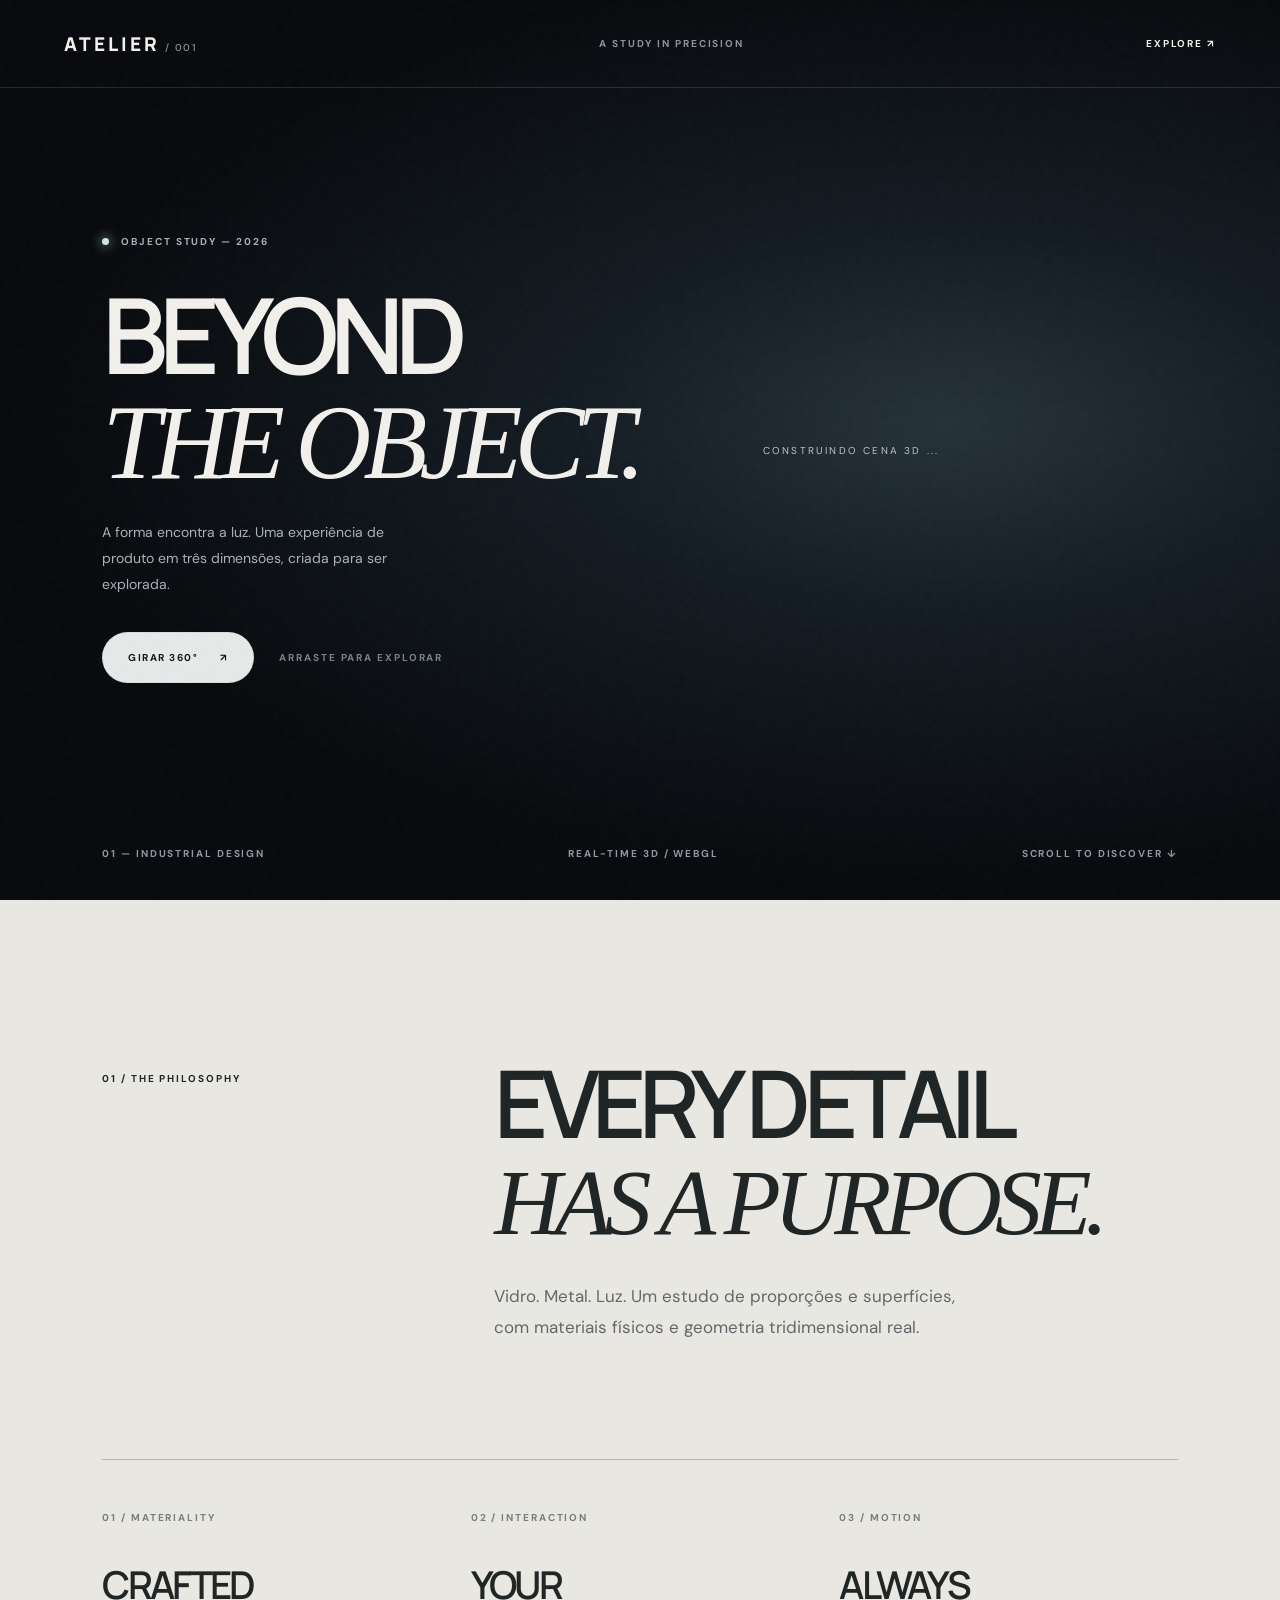
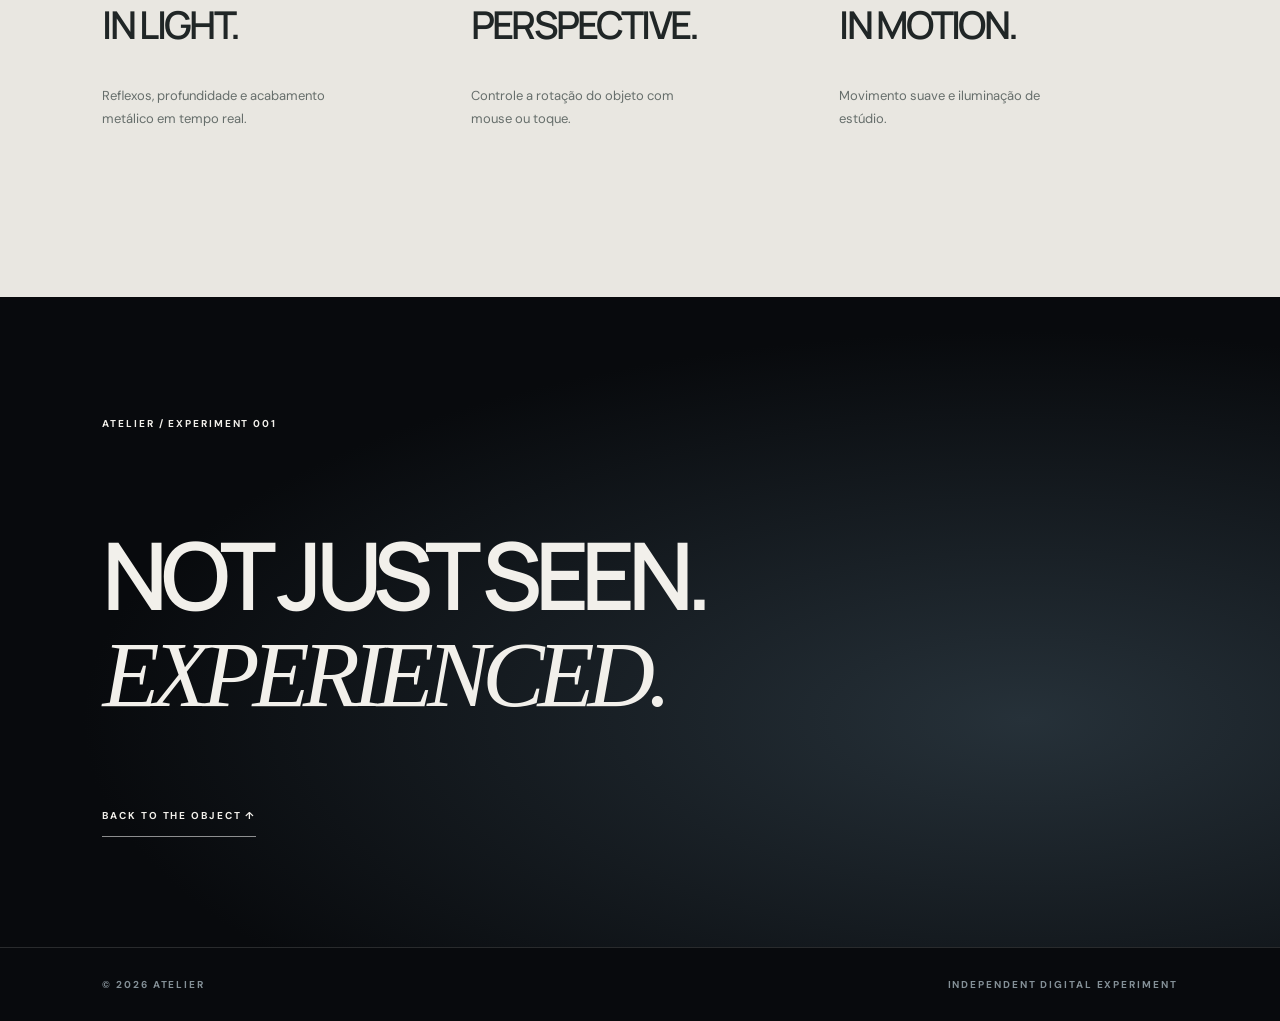
==== commit 262a30f2: "Substituir mockup CSS por smartphone 3D real em Three.js/WebGL" ====
--- a/index.html
+++ b/index.html
@@ -1 +1 @@
-<!doctype html><html lang="pt-BR"><head><meta charset="UTF-8"><meta name="viewport" content="width=device-width,initial-scale=1"><meta name="theme-color" content="#080b0e"><meta name="description" content="ATELIER — uma experiência digital cinematográfica sobre design e precisão."><title>ATELIER — Design em movimento</title><link rel="stylesheet" href="./style.css"></head><body><div class="grain"></div><header class="nav"><a class="logo" href="#inicio">ATELIER<span>®</span></a><span class="nav-center">OBJETOS EXTRAORDINÁRIOS / 001</span><a class="nav-link" href="#detalhes">EXPLORAR <span>↗</span></a></header><main id="inicio"><section class="hero"><div class="eyebrow"><span class="pulse"></span> UMA EXPERIÊNCIA DE PRODUTO</div><h1>O futuro tem<br><em>forma.</em></h1><p class="intro">Uma homenagem à precisão. À matéria. À beleza de cada detalhe.</p><div class="scene" id="scene" aria-label="Visualização tridimensional estilizada de um smartphone"><div class="phone" id="phone"><div class="phone-back"><div class="camera-island"><i class="lens l1"></i><i class="lens l2"></i><i class="lens l3"></i><i class="flash"></i><i class="sensor"></i></div><div class="symbol">◈</div><div class="back-label">ATELIER / 001</div></div><div class="phone-front"><div class="screen"><div class="island"></div><div class="screen-time">09:41</div><div class="screen-copy">Beyond<br>ordinary.</div><div class="screen-footer">DESIGNED TO FEEL DIFFERENT</div></div></div><div class="side side-right"></div><div class="side side-left"></div></div><div class="floor-glow"></div></div><div class="hero-bottom"><span>01 / 03 — A FORMA</span><button id="rotate" type="button" aria-label="Girar o aparelho">GIRAR OBJETO <span>↻</span></button><a href="#detalhes">DESCUBRA OS DETALHES ↓</a></div></section><section id="detalhes" class="details"><div class="section-tag">01 — ESSÊNCIA</div><div><h2>Menos ruído.<br><em>Mais presença.</em></h2><p>Superfícies esculpidas pela luz. Uma silhueta reconhecível. Cada curva existe por um motivo.</p></div><div class="line"></div><div class="specs"><article><span>01 / MATERIAL</span><strong>Metal & vidro</strong><p>Contraste entre superfícies e reflexos.</p></article><article><span>02 / MOVIMENTO</span><strong>360°</strong><p>Uma experiência que responde ao seu toque.</p></article><article><span>03 / CONCEITO</span><strong>Sem excessos</strong><p>O produto ocupa o centro da narrativa.</p></article></div></section><section class="end"><span>ATELIER / EXPERIMENTAL 001</span><h2>Design que<br><em>permanece.</em></h2><a href="#inicio">VOLTAR AO INÍCIO ↑</a></section></main><footer>© 2026 ATELIER — CONCEITO DIGITAL <span>FEITO PARA EXPLORAR</span></footer><script src="./script.js"></script></body></html>+<!doctype html><html lang="pt-BR"><head><meta charset="utf-8"><meta name="viewport" content="width=device-width,initial-scale=1"><meta name="theme-color" content="#080a0d"><meta name="description" content="ATELIER 001 — experiência 3D interativa em tempo real."><title>ATELIER / 001 — Beyond the object</title><link rel="stylesheet" href="./style.css"></head><body><div class="noise"></div><header><a class="brand" href="#inicio">ATELIER<span> / 001</span></a><span class="header-note">A STUDY IN PRECISION</span><a class="header-action" href="#detalhes">EXPLORE ↗</a></header><main><section class="hero" id="inicio"><div class="hero-copy"><p class="eyebrow"><i></i> OBJECT STUDY — 2026</p><h1>BEYOND<br><em>THE OBJECT.</em></h1><p class="sub">A forma encontra a luz. Uma experiência de produto em três dimensões, criada para ser explorada.</p><div class="actions"><button id="spin">GIRAR 360° <span>↗</span></button><span>ARRASTE PARA EXPLORAR</span></div></div><div class="viewport" id="viewport" aria-label="Modelo tridimensional interativo de smartphone"><canvas id="product-canvas" aria-label="Smartphone tridimensional renderizado em tempo real"></canvas><div class="loading" id="loading">CONSTRUINDO CENA 3D <span>...</span></div></div><div class="hero-bottom"><span>01 — INDUSTRIAL DESIGN</span><span>REAL-TIME 3D / WEBGL</span><span>SCROLL TO DISCOVER ↓</span></div></section><section class="details" id="detalhes"><div class="tag">01 / THE PHILOSOPHY</div><div class="detail-main"><h2>EVERY DETAIL<br><em>HAS A PURPOSE.</em></h2><p>Vidro. Metal. Luz. Um estudo de proporções e superfícies, com materiais físicos e geometria tridimensional real.</p></div><div class="features"><article><span>01 / MATERIALITY</span><h3>CRAFTED<br>IN LIGHT.</h3><p>Reflexos, profundidade e acabamento metálico em tempo real.</p></article><article><span>02 / INTERACTION</span><h3>YOUR<br>PERSPECTIVE.</h3><p>Controle a rotação do objeto com mouse ou toque.</p></article><article><span>03 / MOTION</span><h3>ALWAYS<br>IN MOTION.</h3><p>Movimento suave e iluminação de estúdio.</p></article></div></section><section class="closing"><p>ATELIER / EXPERIMENT 001</p><h2>NOT JUST SEEN.<br><em>EXPERIENCED.</em></h2><a href="#inicio">BACK TO THE OBJECT ↑</a></section></main><footer><span>© 2026 ATELIER</span><span>INDEPENDENT DIGITAL EXPERIMENT</span></footer><script type="module" src="./scene.js"></script></body></html>
--- a/style.css
+++ b/style.css
@@ -1 +1 @@
-@import url('https://fonts.googleapis.com/css2?family=DM+Sans:wght@400;500;600;700&family=Manrope:wght@400;500;600;700;800&display=swap');:root{color-scheme:dark;--bg:#080b0e;--muted:#a3a9ae;--cream:#ece8e0}*{box-sizing:border-box}html{scroll-behavior:smooth}body{margin:0;background:var(--bg);color:var(--cream);font-family:'DM Sans',sans-serif;overflow-x:hidden}a{color:inherit;text-decoration:none}button{font:inherit}.grain{position:fixed;inset:0;pointer-events:none;z-index:30;opacity:.13;background-image:url("data:image/svg+xml,%3Csvg viewBox='0 0 180 180' xmlns='http://www.w3.org/2000/svg'%3E%3Cfilter id='n'%3E%3CfeTurbulence type='fractalNoise' baseFrequency='.7' numOctaves='3' stitchTiles='stitch'/%3E%3C/filter%3E%3Crect width='100%25' height='100%25' filter='url(%23n)' opacity='.24'/%3E%3C/svg%3E")}.nav{height:92px;display:flex;align-items:center;justify-content:space-between;padding:0 clamp(24px,5vw,90px);border-bottom:1px solid #ffffff16;position:relative;z-index:4}.logo{font-family:Manrope,sans-serif;font-weight:800;letter-spacing:.24em;font-size:20px}.logo span{font-size:9px;vertical-align:top;margin-left:5px}.nav-center,.nav-link,.eyebrow,.hero-bottom,.section-tag,.specs article>span,.end>span,footer{font-size:10px;letter-spacing:.19em;font-weight:700}.nav-center{color:#7b8389}.nav-link span{margin-left:18px}.hero{min-height:850px;height:min(960px,calc(100svh - 92px));position:relative;isolation:isolate;overflow:hidden;padding:8vh clamp(24px,8vw,140px) 36px;background:radial-gradient(ellipse at 68% 47%,#26313a 0%,#10161b 35%,#080b0e 69%)}.hero:after{content:'';position:absolute;inset:0;background:linear-gradient(90deg,#080b0e88,transparent 65%);pointer-events:none;z-index:-1}.eyebrow{display:flex;align-items:center;gap:12px;color:#adb6bb}.pulse{width:6px;height:6px;background:#b2c5c5;border-radius:50%;box-shadow:0 0 15px #c6e7eb}.hero h1{font-family:Manrope,sans-serif;font-weight:600;letter-spacing:-.08em;font-size:clamp(70px,9vw,160px);line-height:.99;margin:35px 0 28px;position:relative;z-index:2}.hero h1 em,.details h2 em,.end h2 em{font-family:Georgia,serif;font-weight:400;letter-spacing:-.07em}.intro{max-width:280px;color:#a4adb3;line-height:1.8;font-size:14px;position:relative;z-index:2}.scene{position:absolute;top:7%;right:4%;width:55%;height:85%;perspective:1200px;display:grid;place-items:center;touch-action:pan-y}.phone{width:clamp(190px,21vw,330px);height:clamp(390px,43vw,650px);position:relative;transform-style:preserve-3d;transform:rotateX(9deg) rotateY(-27deg) rotateZ(-9deg);filter:drop-shadow(25px 40px 35px #000a);will-change:transform}.phone-back,.phone-front{position:absolute;inset:0;border-radius:clamp(30px,3vw,49px);backface-visibility:hidden;overflow:hidden}.phone-back{transform:translateZ(7px);border:5px solid #777c7b;background:linear-gradient(130deg,#8b908c 0%,#464e4c 18%,#6e7673 45%,#313b3a 78%,#a4aaa5 100%);box-shadow:inset 0 0 0 2px #ffffff30,inset -30px 0 70px #0005}.phone-back:after{content:'';position:absolute;inset:0;background:linear-gradient(115deg,transparent 25%,#ffffff1a 42%,transparent 55%)}.camera-island{position:absolute;left:7%;top:4%;width:53%;aspect-ratio:1;border-radius:27%;background:linear-gradient(145deg,#7b8580,#3a4443);box-shadow:inset 0 0 0 2px #ffffff30,4px 7px 15px #0006;border:3px solid #828a86}.lens{position:absolute;width:39%;aspect-ratio:1;border-radius:50%;background:radial-gradient(circle at 45% 46%,#132334 0 12%,#080d14 13% 23%,#294252 25% 28%,#080d12 33% 48%,#343f43 52%,#10161b 60%,#777e7b 68%,#22282b 73%);border:3px solid #a3a7a1;box-shadow:0 4px 8px #0009,inset 0 0 9px #000}.l1{left:8%;top:8%}.l2{right:8%;top:31%}.l3{left:8%;bottom:8%}.flash{position:absolute;right:18%;top:10%;width:14%;aspect-ratio:1;border-radius:50%;background:#dfd8b8;box-shadow:0 0 0 4px #626c68}.sensor{position:absolute;right:18%;bottom:13%;width:12%;aspect-ratio:1;border-radius:50%;background:#101a1c}.symbol{position:absolute;left:50%;top:51%;transform:translate(-50%,-50%);font-size:55px;color:#d0d6d077}.back-label{position:absolute;bottom:7%;left:0;right:0;text-align:center;font-size:9px;letter-spacing:.25em;color:#c7cfca99}.phone-front{transform:rotateY(180deg) translateZ(7px);border:5px solid #777f7e;background:#050607;padding:5px}.screen{height:100%;border-radius:clamp(24px,2.5vw,40px);position:relative;overflow:hidden;background:radial-gradient(ellipse at 40% 77%,#bca99a 0%,#8a665e 17%,transparent 44%),radial-gradient(ellipse at 80% 25%,#5c777c,#18242b 55%,#080d13 90%)}.screen:after{content:'';position:absolute;width:140%;height:75%;border:2px solid #f5e1c14a;border-radius:50%;transform:rotate(-40deg);top:30%;left:-20%;box-shadow:0 0 60px #edc5a94a}.island{position:absolute;z-index:2;top:13px;left:50%;transform:translateX(-50%);width:31%;height:22px;border-radius:30px;background:#030507}.screen-time{position:absolute;top:12%;left:0;right:0;text-align:center;font-size:clamp(44px,5vw,78px);font-weight:600;letter-spacing:-.07em}.screen-copy{position:absolute;bottom:16%;left:10%;font-family:Georgia,serif;font-size:clamp(26px,3vw,43px);line-height:1.05}.screen-footer{position:absolute;bottom:7%;left:10%;font-size:8px;letter-spacing:.17em}.side{position:absolute;top:1%;bottom:1%;width:14px;background:linear-gradient(90deg,#272f30,#aab1ac,#424b49);border-radius:8px}.side-right{right:-6px;transform:rotateY(90deg)}.side-left{left:-6px;transform:rotateY(90deg)}.floor-glow{position:absolute;bottom:2%;width:50%;height:12%;background:#8fa5a521;filter:blur(45px);border-radius:50%}.hero-bottom{position:absolute;bottom:40px;left:clamp(24px,8vw,140px);right:clamp(24px,8vw,140px);display:flex;justify-content:space-between;align-items:center;z-index:3;color:#b0b9bd}.hero-bottom button{border:1px solid #ffffff50;background:#ffffff08;color:#fff;border-radius:100px;padding:15px 24px;cursor:pointer;letter-spacing:.16em;font-size:10px;transition:background .2s}.hero-bottom button:hover{background:#ffffff25}.hero-bottom button span{font-size:17px;margin-left:18px}.details{padding:clamp(80px,12vw,180px) clamp(24px,8vw,140px);display:grid;grid-template-columns:1fr 2fr;gap:35px;background:#e8e5df;color:#202728}.section-tag{padding-top:18px}.details h2,.end h2{font-family:Manrope,sans-serif;font-size:clamp(55px,7.5vw,120px);line-height:1.05;letter-spacing:-.075em;font-weight:600;margin:0}.details>div:nth-child(2)>p{max-width:440px;font-size:17px;line-height:1.8;color:#646967;margin-top:30px}.line{grid-column:1/-1;border-top:1px solid #2b333333;margin-top:50px}.specs{grid-column:1/-1;display:grid;grid-template-columns:repeat(3,1fr);gap:30px}.specs article{display:flex;flex-direction:column;gap:18px}.specs article>span{color:#777d7c}.specs strong{font-size:clamp(24px,3vw,42px);font-weight:500;letter-spacing:-.05em}.specs p{font-size:13px;color:#6a706e;line-height:1.7}.end{min-height:600px;padding:100px clamp(24px,8vw,140px);display:flex;flex-direction:column;align-items:flex-start;justify-content:space-between;background:radial-gradient(ellipse at 80% 60%,#1e2b32,#080b0e 65%)}.end h2{margin:45px 0}.end a{font-size:11px;letter-spacing:.2em;border-bottom:1px solid #ffffff80;padding-bottom:12px}footer{padding:32px clamp(24px,8vw,140px);display:flex;justify-content:space-between;color:#899397;border-top:1px solid #ffffff1b}@media(max-width:850px){.nav{height:75px}.nav-center{display:none}.hero{height:auto;min-height:940px;padding-top:70px}.hero h1{font-size:clamp(64px,13vw,105px)}.scene{top:31%;left:0;right:0;width:100%;height:58%}.phone{width:225px;height:455px}.hero-bottom{bottom:25px;gap:15px;flex-wrap:wrap}.hero-bottom>a{display:none}.details{grid-template-columns:1fr}.line,.specs{grid-column:1}.specs{grid-template-columns:1fr;gap:35px}.end{min-height:500px}}@media(max-width:420px){.hero{min-height:850px}.hero h1{font-size:64px}.scene{top:33%;height:55%}.phone{width:190px;height:390px}.hero-bottom{font-size:9px}.hero-bottom button{padding:12px 15px}}@media(prefers-reduced-motion:reduce){html{scroll-behavior:auto}*,*:before,*:after{animation:none!important;transition:none!important}}+@import url('https://fonts.googleapis.com/css2?family=DM+Sans:wght@400;500;600;700&family=Manrope:wght@400;500;600;700;800&display=swap');:root{color-scheme:dark;font-family:'DM Sans',sans-serif;background:#080a0d;color:#f2f0eb}*{box-sizing:border-box}html{scroll-behavior:smooth}body{margin:0;overflow-x:hidden}a{color:inherit;text-decoration:none}button{font:inherit}.noise{position:fixed;inset:0;z-index:10;pointer-events:none;opacity:.1;background-image:url("data:image/svg+xml,%3Csvg viewBox='0 0 160 160' xmlns='http://www.w3.org/2000/svg'%3E%3Cfilter id='n'%3E%3CfeTurbulence type='fractalNoise' baseFrequency='.8' numOctaves='3' stitchTiles='stitch'/%3E%3C/filter%3E%3Crect width='100%25' height='100%25' filter='url(%23n)' opacity='.22'/%3E%3C/svg%3E")}header{height:88px;display:flex;align-items:center;justify-content:space-between;padding:0 clamp(22px,5vw,100px);position:absolute;top:0;left:0;right:0;z-index:5;border-bottom:1px solid #ffffff20}.brand{font:800 19px Manrope,sans-serif;letter-spacing:.16em}.brand span{font:500 10px 'DM Sans',sans-serif;color:#89939a;letter-spacing:.15em}.header-note,.header-action,.eyebrow,.actions,.hero-bottom,.tag,.features article>span,.closing>p,.closing>a,footer{font-size:10px;letter-spacing:.19em;font-weight:700}.header-note{color:#8a959c}.hero{height:max(820px,100svh);min-height:820px;position:relative;overflow:hidden;background:radial-gradient(ellipse at 74% 47%,#26323a 0,#141c23 28%,#080a0d 68%)}.hero-copy{position:absolute;left:clamp(22px,8vw,150px);top:25%;z-index:3;pointer-events:none}.eyebrow{color:#a6b3b9;display:flex;align-items:center;gap:12px}.eyebrow i{width:7px;height:7px;border-radius:50%;background:#d1e3e5;box-shadow:0 0 12px #c1e8ed}.hero h1{font:600 clamp(68px,8.2vw,150px)/.99 Manrope,sans-serif;letter-spacing:-.085em;margin:34px 0 25px}.hero h1 em,.details h2 em,.closing h2 em{font-family:Georgia,serif;font-weight:400;letter-spacing:-.075em}.sub{font-size:14px;line-height:1.85;color:#a8b2b9;max-width:315px}.actions{display:flex;align-items:center;gap:25px;margin-top:35px;pointer-events:auto}.actions button{border:1px solid #c9d1d580;background:#e6e9e8;color:#11191d;border-radius:100px;padding:18px 25px;cursor:pointer;font-size:10px;font-weight:700;letter-spacing:.15em;transition:transform .2s,background .2s}.actions button:hover{transform:translateY(-3px);background:white}.actions button span{margin-left:18px}.actions>span{color:#77838a}.viewport{position:absolute;right:0;top:0;width:67%;height:100%;z-index:2;touch-action:pan-y;cursor:grab}.viewport:active{cursor:grabbing}canvas{width:100%;height:100%;display:block}.loading{position:absolute;top:50%;left:50%;transform:translate(-50%,-50%);font-size:10px;letter-spacing:.22em;color:#b9c7c8;pointer-events:none}.hero-bottom{position:absolute;bottom:40px;left:clamp(22px,8vw,150px);right:clamp(22px,8vw,150px);z-index:3;display:flex;justify-content:space-between;color:#8d9ba3}.details{padding:clamp(90px,12vw,190px) clamp(22px,8vw,150px);background:#e9e7e1;color:#202626;display:grid;grid-template-columns:1fr 2fr;gap:50px}.tag{padding-top:18px}.details h2,.closing h2{font:600 clamp(55px,7.3vw,118px)/1.03 Manrope,sans-serif;letter-spacing:-.08em;margin:0}.detail-main>p{max-width:480px;color:#626968;font-size:17px;line-height:1.8;margin-top:30px}.features{grid-column:1/-1;display:grid;grid-template-columns:repeat(3,1fr);gap:30px;border-top:1px solid #2224;padding-top:45px;margin-top:50px}.features article>span{color:#777e7b}.features h3{font:600 clamp(24px,3vw,45px)/1.05 Manrope,sans-serif;letter-spacing:-.07em}.features p{font-size:13px;color:#666e6b;line-height:1.8;max-width:240px}.closing{min-height:650px;display:flex;flex-direction:column;align-items:flex-start;justify-content:space-between;padding:110px clamp(22px,8vw,150px);background:radial-gradient(ellipse at 80% 65%,#263139,#080a0d 65%)}.closing>a{border-bottom:1px solid #fff8;padding-bottom:14px}footer{display:flex;justify-content:space-between;padding:30px clamp(22px,8vw,150px);border-top:1px solid #fff2;color:#849097}@media(max-width:900px){header{height:72px}.header-note{display:none}.hero{min-height:850px;height:100svh}.hero-copy{top:16%;left:24px;right:24px}.hero h1{font-size:clamp(54px,11vw,90px)}.sub{max-width:280px}.viewport{top:29%;height:66%;width:100%;right:0}.hero-bottom{left:24px;right:24px;bottom:22px}.hero-bottom span:nth-child(2){display:none}.details{grid-template-columns:1fr}.features{grid-column:1;grid-template-columns:1fr}.closing{min-height:500px}}@media(max-width:460px){.hero{min-height:780px}.hero-copy{top:14%}.hero h1{font-size:clamp(48px,12vw,65px)}.actions>span{display:none}.viewport{top:33%;height:62%}.hero-bottom span:last-child{display:none}.details h2,.closing h2{font-size:clamp(44px,12vw,65px)}}@media(prefers-reduced-motion:reduce){html{scroll-behavior:auto}}
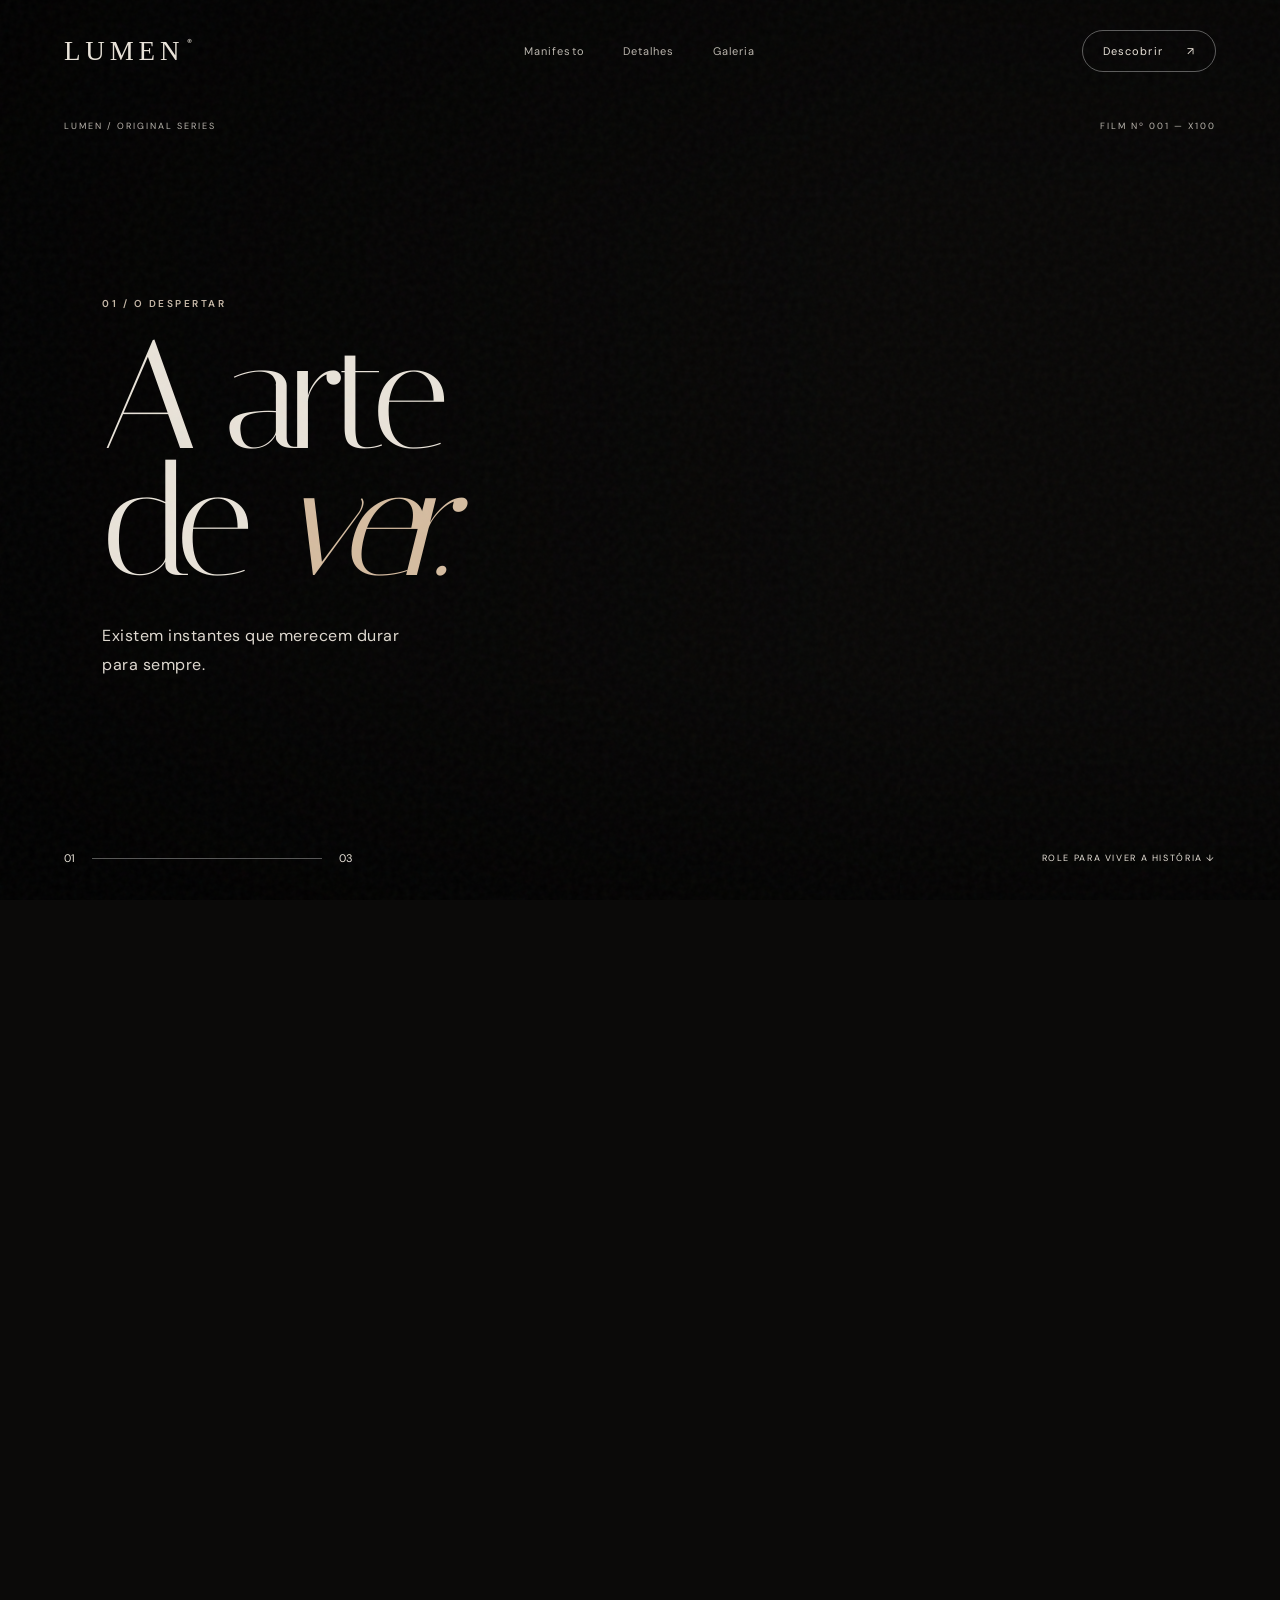
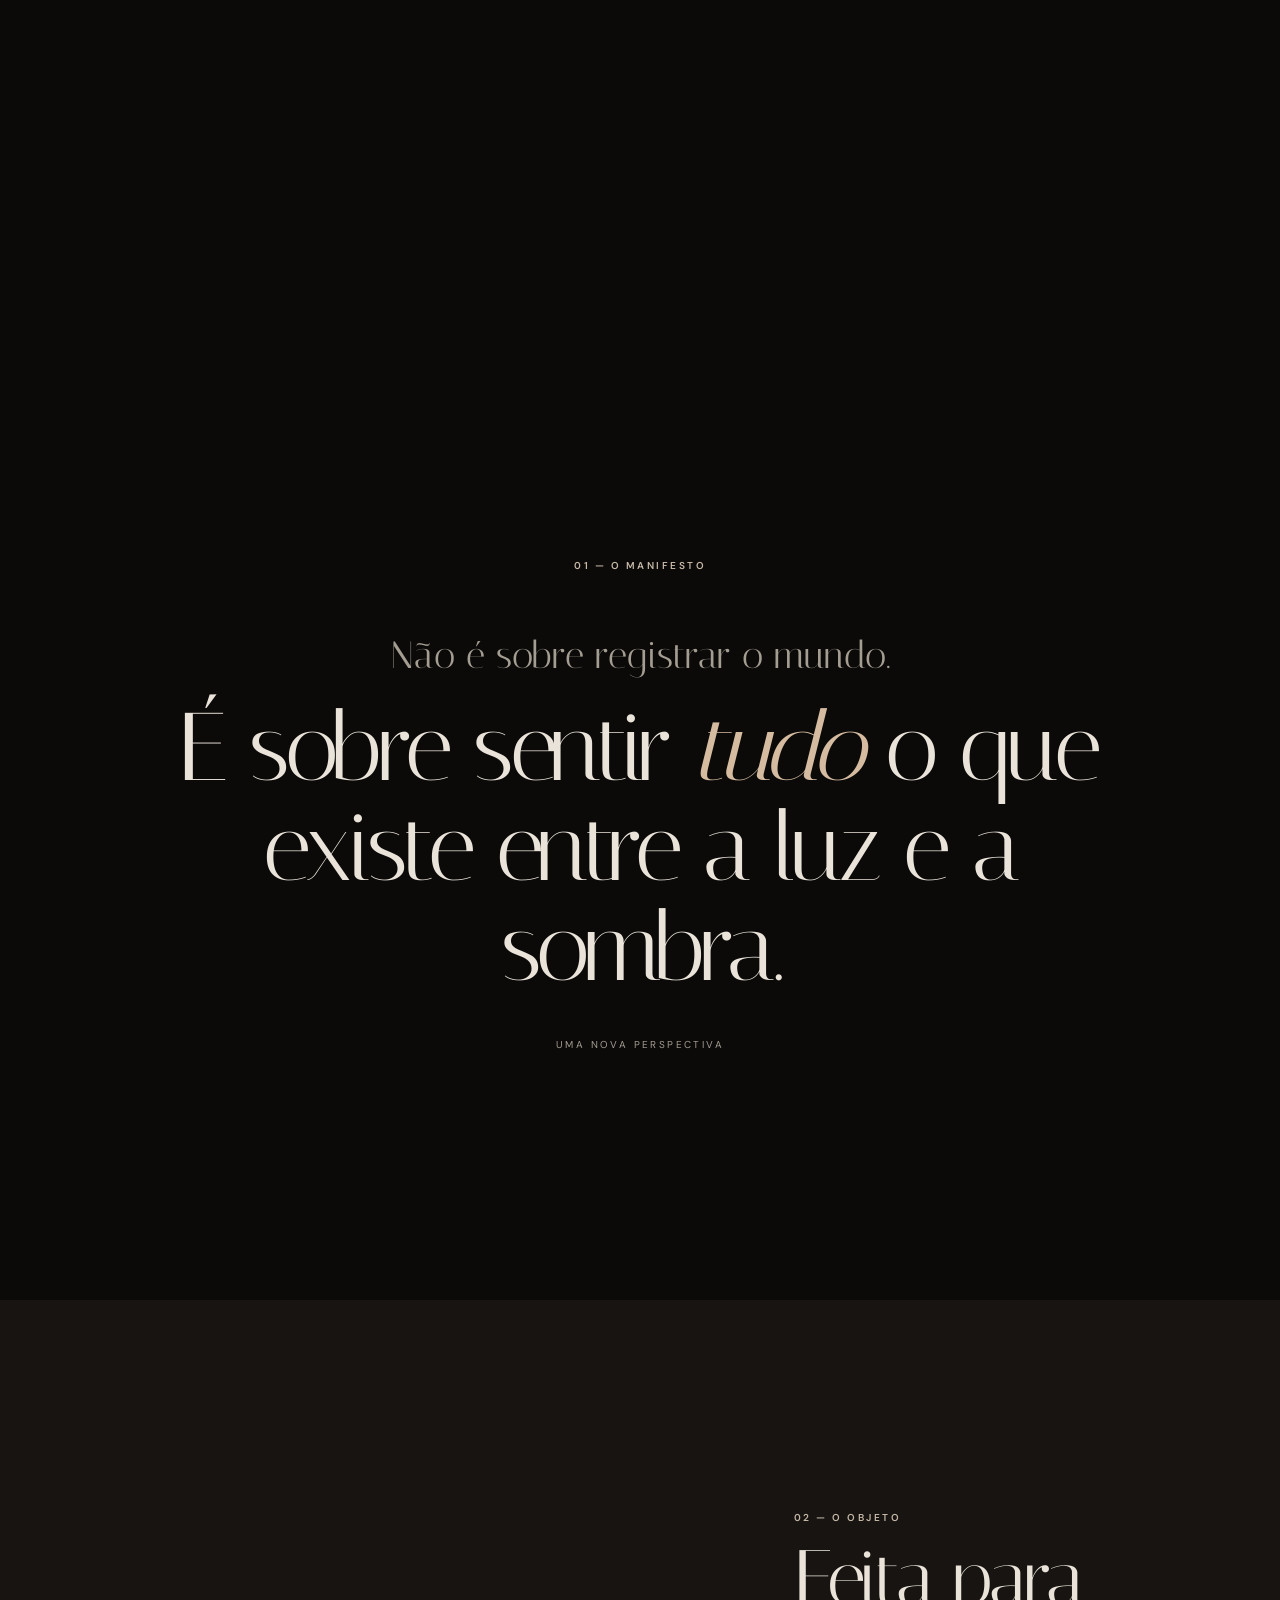
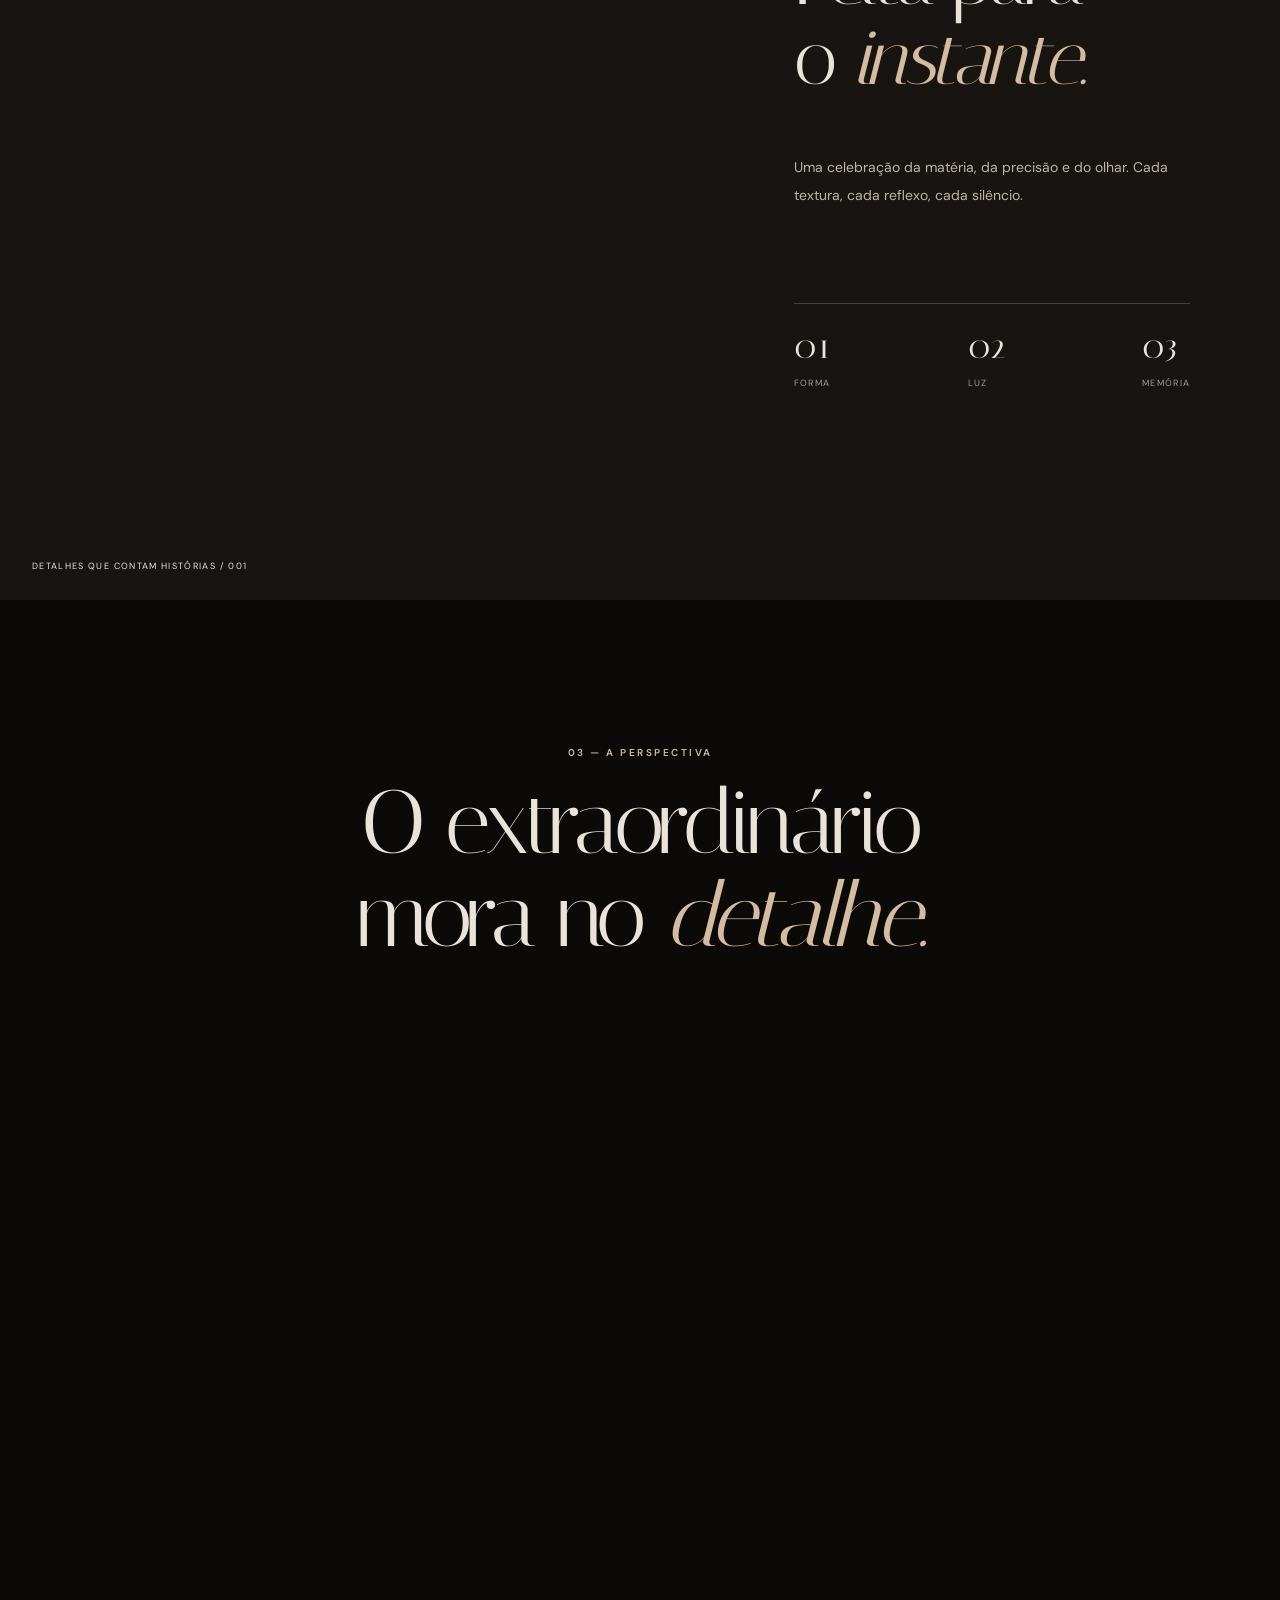
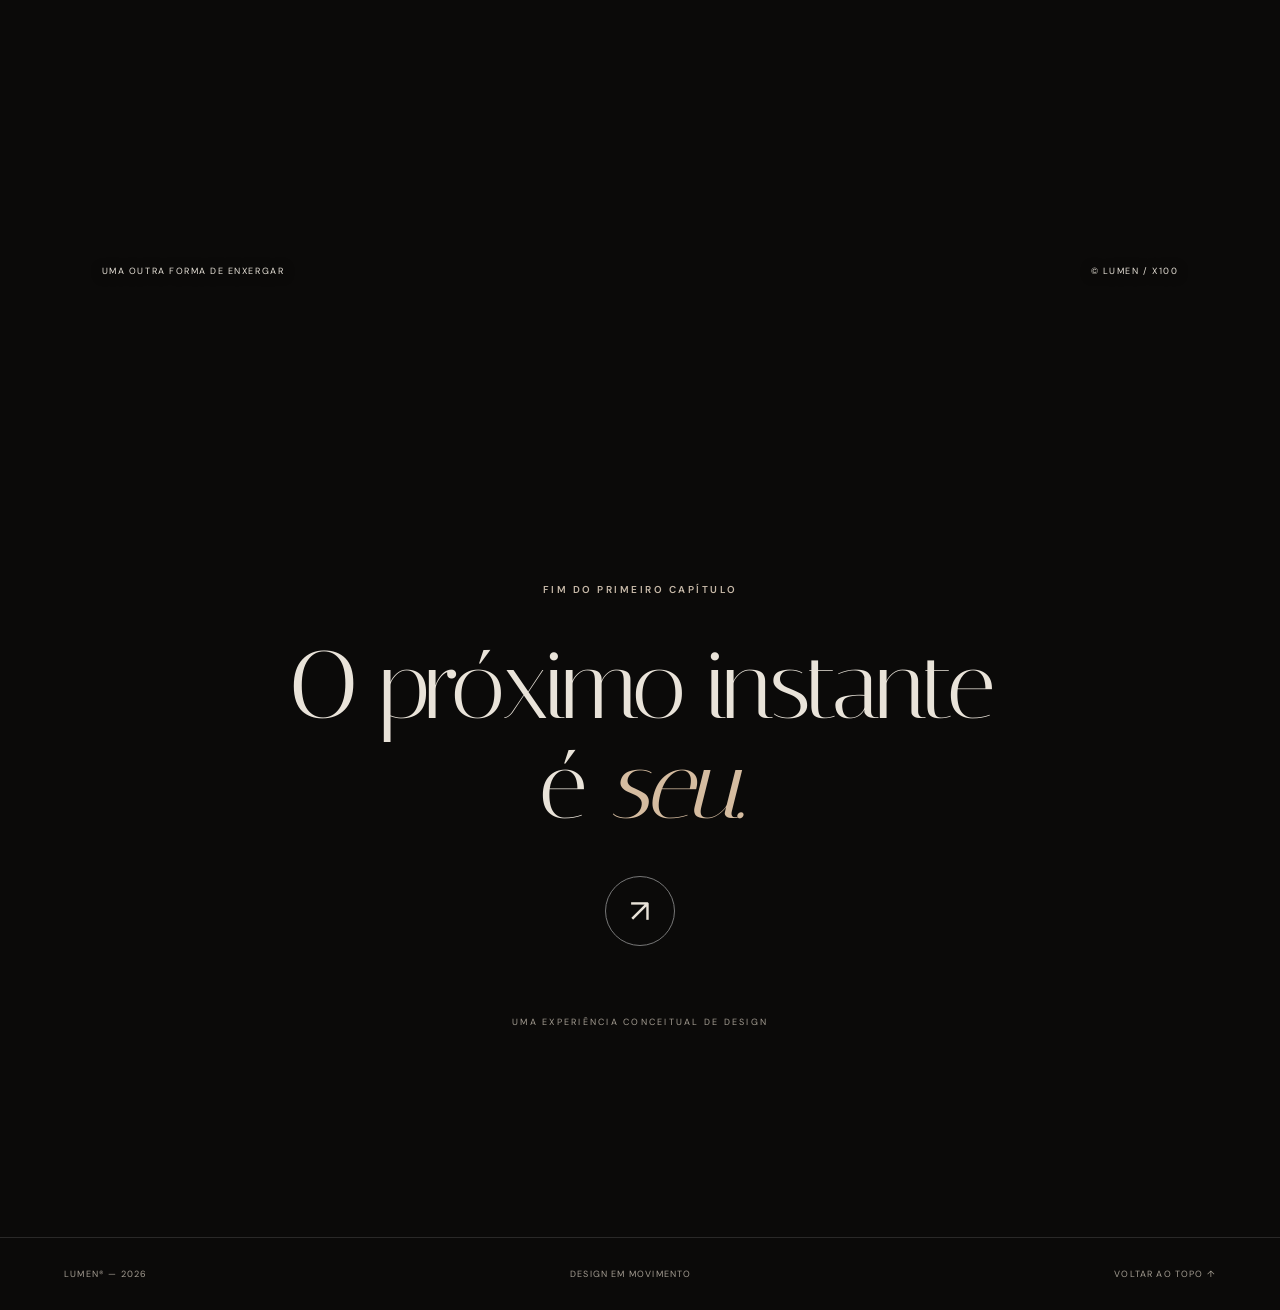
==== commit ed8435e8: "Recriar LSS como experiência cinematográfica LUMEN X100" ====
--- a/index.html
+++ b/index.html
@@ -1 +1 @@
-<!doctype html><html lang="pt-BR"><head><meta charset="utf-8"><meta name="viewport" content="width=device-width,initial-scale=1"><meta name="theme-color" content="#080a0d"><meta name="description" content="ATELIER 001 — experiência 3D interativa em tempo real."><title>ATELIER / 001 — Beyond the object</title><link rel="stylesheet" href="./style.css"></head><body><div class="noise"></div><header><a class="brand" href="#inicio">ATELIER<span> / 001</span></a><span class="header-note">A STUDY IN PRECISION</span><a class="header-action" href="#detalhes">EXPLORE ↗</a></header><main><section class="hero" id="inicio"><div class="hero-copy"><p class="eyebrow"><i></i> OBJECT STUDY — 2026</p><h1>BEYOND<br><em>THE OBJECT.</em></h1><p class="sub">A forma encontra a luz. Uma experiência de produto em três dimensões, criada para ser explorada.</p><div class="actions"><button id="spin">GIRAR 360° <span>↗</span></button><span>ARRASTE PARA EXPLORAR</span></div></div><div class="viewport" id="viewport" aria-label="Modelo tridimensional interativo de smartphone"><canvas id="product-canvas" aria-label="Smartphone tridimensional renderizado em tempo real"></canvas><div class="loading" id="loading">CONSTRUINDO CENA 3D <span>...</span></div></div><div class="hero-bottom"><span>01 — INDUSTRIAL DESIGN</span><span>REAL-TIME 3D / WEBGL</span><span>SCROLL TO DISCOVER ↓</span></div></section><section class="details" id="detalhes"><div class="tag">01 / THE PHILOSOPHY</div><div class="detail-main"><h2>EVERY DETAIL<br><em>HAS A PURPOSE.</em></h2><p>Vidro. Metal. Luz. Um estudo de proporções e superfícies, com materiais físicos e geometria tridimensional real.</p></div><div class="features"><article><span>01 / MATERIALITY</span><h3>CRAFTED<br>IN LIGHT.</h3><p>Reflexos, profundidade e acabamento metálico em tempo real.</p></article><article><span>02 / INTERACTION</span><h3>YOUR<br>PERSPECTIVE.</h3><p>Controle a rotação do objeto com mouse ou toque.</p></article><article><span>03 / MOTION</span><h3>ALWAYS<br>IN MOTION.</h3><p>Movimento suave e iluminação de estúdio.</p></article></div></section><section class="closing"><p>ATELIER / EXPERIMENT 001</p><h2>NOT JUST SEEN.<br><em>EXPERIENCED.</em></h2><a href="#inicio">BACK TO THE OBJECT ↑</a></section></main><footer><span>© 2026 ATELIER</span><span>INDEPENDENT DIGITAL EXPERIMENT</span></footer><script type="module" src="./scene.js"></script></body></html>+<!doctype html><html lang="pt-BR"><head><meta charset="utf-8"><meta name="viewport" content="width=device-width,initial-scale=1"><meta name="theme-color" content="#090909"><meta name="description" content="LUMEN X100 — uma experiência cinematográfica sobre fotografia e luz."><title>LUMEN X100 — A arte de ver</title><link rel="preconnect" href="https://images.unsplash.com"><link rel="stylesheet" href="./style.css"></head><body><div class="grain" aria-hidden="true"></div><header class="header"><a class="logo" href="#inicio">LUMEN<span>®</span></a><nav aria-label="Navegação"><a href="#manifesto">Manifesto</a><a href="#detalhes">Detalhes</a><a href="#galeria">Galeria</a></nav><a class="nav-cta" href="#final">Descobrir <span>↗</span></a></header><main><section id="inicio" class="film" aria-label="Apresentação cinematográfica"><div class="film-sticky"><div class="film-image image-one"></div><div class="film-image image-two"></div><div class="film-image image-three"></div><div class="film-shade"></div><div class="frame-label top-left">LUMEN / ORIGINAL SERIES</div><div class="frame-label top-right">FILM Nº 001 — X100</div><div class="hero-content"><p class="eyebrow" id="chapter">01 / O DESPERTAR</p><h1 id="hero-title">A arte<br>de <em>ver.</em></h1><p id="hero-description">Existem instantes que merecem durar para sempre.</p></div><div class="film-bottom"><div class="timeline"><span id="counter">01</span><div class="track"><div id="progress"></div></div><span>03</span></div><span class="scroll-prompt">ROLE PARA VIVER A HISTÓRIA ↓</span></div></div></section><section id="manifesto" class="manifesto reveal"><span class="section-number">01 — O MANIFESTO</span><p>Não é sobre registrar o mundo.</p><h2>É sobre sentir <em>tudo</em> o que existe entre a luz e a sombra.</h2><span class="small-note">UMA NOVA PERSPECTIVA</span></section><section id="detalhes" class="feature"><div class="feature-visual"><div class="feature-image"></div><span class="image-caption">DETALHES QUE CONTAM HISTÓRIAS / 001</span></div><div class="feature-copy reveal"><span class="section-number">02 — O OBJETO</span><h2>Feita para<br>o <em>instante.</em></h2><p>Uma celebração da matéria, da precisão e do olhar. Cada textura, cada reflexo, cada silêncio.</p><div class="specs"><div><strong>01</strong><span>FORMA</span></div><div><strong>02</strong><span>LUZ</span></div><div><strong>03</strong><span>MEMÓRIA</span></div></div></div></section><section id="galeria" class="gallery"><div class="gallery-head"><span class="section-number">03 — A PERSPECTIVA</span><h2>O extraordinário<br>mora no <em>detalhe.</em></h2></div><div class="gallery-frame"><div class="gallery-photo"></div><div class="gallery-caption"><span>UMA OUTRA FORMA DE ENXERGAR</span><span>© LUMEN / X100</span></div></div></section><section id="final" class="ending"><span class="section-number">FIM DO PRIMEIRO CAPÍTULO</span><h2>O próximo instante<br>é <em>seu.</em></h2><a href="#inicio" class="round-link" aria-label="Voltar ao início">↗</a><p>UMA EXPERIÊNCIA CONCEITUAL DE DESIGN</p></section></main><footer><span>LUMEN® — 2026</span><span>DESIGN EM MOVIMENTO</span><a href="#inicio">VOLTAR AO TOPO ↑</a></footer><script src="./script.js" defer></script></body></html>
--- a/style.css
+++ b/style.css
@@ -1 +1 @@
-@import url('https://fonts.googleapis.com/css2?family=DM+Sans:wght@400;500;600;700&family=Manrope:wght@400;500;600;700;800&display=swap');:root{color-scheme:dark;font-family:'DM Sans',sans-serif;background:#080a0d;color:#f2f0eb}*{box-sizing:border-box}html{scroll-behavior:smooth}body{margin:0;overflow-x:hidden}a{color:inherit;text-decoration:none}button{font:inherit}.noise{position:fixed;inset:0;z-index:10;pointer-events:none;opacity:.1;background-image:url("data:image/svg+xml,%3Csvg viewBox='0 0 160 160' xmlns='http://www.w3.org/2000/svg'%3E%3Cfilter id='n'%3E%3CfeTurbulence type='fractalNoise' baseFrequency='.8' numOctaves='3' stitchTiles='stitch'/%3E%3C/filter%3E%3Crect width='100%25' height='100%25' filter='url(%23n)' opacity='.22'/%3E%3C/svg%3E")}header{height:88px;display:flex;align-items:center;justify-content:space-between;padding:0 clamp(22px,5vw,100px);position:absolute;top:0;left:0;right:0;z-index:5;border-bottom:1px solid #ffffff20}.brand{font:800 19px Manrope,sans-serif;letter-spacing:.16em}.brand span{font:500 10px 'DM Sans',sans-serif;color:#89939a;letter-spacing:.15em}.header-note,.header-action,.eyebrow,.actions,.hero-bottom,.tag,.features article>span,.closing>p,.closing>a,footer{font-size:10px;letter-spacing:.19em;font-weight:700}.header-note{color:#8a959c}.hero{height:max(820px,100svh);min-height:820px;position:relative;overflow:hidden;background:radial-gradient(ellipse at 74% 47%,#26323a 0,#141c23 28%,#080a0d 68%)}.hero-copy{position:absolute;left:clamp(22px,8vw,150px);top:25%;z-index:3;pointer-events:none}.eyebrow{color:#a6b3b9;display:flex;align-items:center;gap:12px}.eyebrow i{width:7px;height:7px;border-radius:50%;background:#d1e3e5;box-shadow:0 0 12px #c1e8ed}.hero h1{font:600 clamp(68px,8.2vw,150px)/.99 Manrope,sans-serif;letter-spacing:-.085em;margin:34px 0 25px}.hero h1 em,.details h2 em,.closing h2 em{font-family:Georgia,serif;font-weight:400;letter-spacing:-.075em}.sub{font-size:14px;line-height:1.85;color:#a8b2b9;max-width:315px}.actions{display:flex;align-items:center;gap:25px;margin-top:35px;pointer-events:auto}.actions button{border:1px solid #c9d1d580;background:#e6e9e8;color:#11191d;border-radius:100px;padding:18px 25px;cursor:pointer;font-size:10px;font-weight:700;letter-spacing:.15em;transition:transform .2s,background .2s}.actions button:hover{transform:translateY(-3px);background:white}.actions button span{margin-left:18px}.actions>span{color:#77838a}.viewport{position:absolute;right:0;top:0;width:67%;height:100%;z-index:2;touch-action:pan-y;cursor:grab}.viewport:active{cursor:grabbing}canvas{width:100%;height:100%;display:block}.loading{position:absolute;top:50%;left:50%;transform:translate(-50%,-50%);font-size:10px;letter-spacing:.22em;color:#b9c7c8;pointer-events:none}.hero-bottom{position:absolute;bottom:40px;left:clamp(22px,8vw,150px);right:clamp(22px,8vw,150px);z-index:3;display:flex;justify-content:space-between;color:#8d9ba3}.details{padding:clamp(90px,12vw,190px) clamp(22px,8vw,150px);background:#e9e7e1;color:#202626;display:grid;grid-template-columns:1fr 2fr;gap:50px}.tag{padding-top:18px}.details h2,.closing h2{font:600 clamp(55px,7.3vw,118px)/1.03 Manrope,sans-serif;letter-spacing:-.08em;margin:0}.detail-main>p{max-width:480px;color:#626968;font-size:17px;line-height:1.8;margin-top:30px}.features{grid-column:1/-1;display:grid;grid-template-columns:repeat(3,1fr);gap:30px;border-top:1px solid #2224;padding-top:45px;margin-top:50px}.features article>span{color:#777e7b}.features h3{font:600 clamp(24px,3vw,45px)/1.05 Manrope,sans-serif;letter-spacing:-.07em}.features p{font-size:13px;color:#666e6b;line-height:1.8;max-width:240px}.closing{min-height:650px;display:flex;flex-direction:column;align-items:flex-start;justify-content:space-between;padding:110px clamp(22px,8vw,150px);background:radial-gradient(ellipse at 80% 65%,#263139,#080a0d 65%)}.closing>a{border-bottom:1px solid #fff8;padding-bottom:14px}footer{display:flex;justify-content:space-between;padding:30px clamp(22px,8vw,150px);border-top:1px solid #fff2;color:#849097}@media(max-width:900px){header{height:72px}.header-note{display:none}.hero{min-height:850px;height:100svh}.hero-copy{top:16%;left:24px;right:24px}.hero h1{font-size:clamp(54px,11vw,90px)}.sub{max-width:280px}.viewport{top:29%;height:66%;width:100%;right:0}.hero-bottom{left:24px;right:24px;bottom:22px}.hero-bottom span:nth-child(2){display:none}.details{grid-template-columns:1fr}.features{grid-column:1;grid-template-columns:1fr}.closing{min-height:500px}}@media(max-width:460px){.hero{min-height:780px}.hero-copy{top:14%}.hero h1{font-size:clamp(48px,12vw,65px)}.actions>span{display:none}.viewport{top:33%;height:62%}.hero-bottom span:last-child{display:none}.details h2,.closing h2{font-size:clamp(44px,12vw,65px)}}@media(prefers-reduced-motion:reduce){html{scroll-behavior:auto}}+@import url('https://fonts.googleapis.com/css2?family=DM+Sans:wght@400;500;600;700&family=Italiana&display=swap');:root{color-scheme:dark;--bg:#0b0a09;--cream:#e9e3d9;--muted:#a49d92}*{box-sizing:border-box}html{scroll-behavior:smooth}body{margin:0;background:var(--bg);color:var(--cream);font-family:'DM Sans',sans-serif;overflow-x:hidden}a{color:inherit;text-decoration:none}button,a{-webkit-tap-highlight-color:transparent}.grain{position:fixed;inset:0;z-index:40;pointer-events:none;opacity:.12;background-image:url("data:image/svg+xml,%3Csvg viewBox='0 0 180 180' xmlns='http://www.w3.org/2000/svg'%3E%3Cfilter id='n'%3E%3CfeTurbulence type='fractalNoise' baseFrequency='.8' numOctaves='3' stitchTiles='stitch'/%3E%3C/filter%3E%3Crect width='100%25' height='100%25' filter='url(%23n)' opacity='.35'/%3E%3C/svg%3E")}.header{position:absolute;z-index:50;top:0;left:0;right:0;display:flex;align-items:center;justify-content:space-between;padding:30px clamp(22px,5vw,90px)}.logo{font-family:Georgia,serif;font-size:27px;letter-spacing:.18em}.logo span{font:10px 'DM Sans',sans-serif;vertical-align:top;margin-left:3px}.header nav{display:flex;gap:38px}.header nav a,.nav-cta{font-size:11px;letter-spacing:.1em}.header nav a{opacity:.8;transition:opacity .3s}.header nav a:hover{opacity:1}.nav-cta{border:1px solid #aaa8;padding:13px 20px;border-radius:30px}.nav-cta span{margin-left:20px}.film{height:390svh;position:relative}.film-sticky{position:sticky;top:0;height:100svh;overflow:hidden;background:#0a0908}.film-image{position:absolute;inset:-6%;background-position:center;background-size:cover;will-change:transform,opacity;transform:scale(1.15);opacity:0}.image-one{background-image:url('https://images.unsplash.com/photo-1516035069371-29a1b244cc32?auto=format&fit=crop&w=2200&q=90');opacity:1}.image-two{background-image:url('https://images.unsplash.com/photo-1502920917128-1aa500764cbd?auto=format&fit=crop&w=2200&q=90')}.image-three{background-image:url('https://images.unsplash.com/photo-1452780212940-6f5c0d14d848?auto=format&fit=crop&w=2200&q=90')}.film-shade{position:absolute;inset:0;background:linear-gradient(90deg,rgba(0,0,0,.75),rgba(0,0,0,.15) 70%),linear-gradient(0deg,rgba(0,0,0,.55),transparent 25%,transparent 75%,rgba(0,0,0,.3))}.frame-label{position:absolute;top:120px;font-size:9px;letter-spacing:.22em;opacity:.8}.top-left{left:5vw}.top-right{right:5vw}.hero-content{position:absolute;left:clamp(22px,8vw,150px);top:50%;transform:translateY(-40%);max-width:800px}.eyebrow,.section-number{font-size:10px;letter-spacing:.25em;font-weight:600;color:#c7b9a8}.eyebrow{margin-bottom:22px}.hero-content h1{font-family:'Italiana',Georgia,serif;font-weight:400;font-size:clamp(82px,12vw,220px);letter-spacing:-.065em;line-height:.83;margin:0 0 35px;text-shadow:0 8px 50px #0008}.hero-content h1 em,h2 em{font-weight:400;color:#d5bca0}.hero-content p:last-child{font-size:clamp(13px,1.25vw,18px);font-weight:400;letter-spacing:.03em;max-width:330px;line-height:1.8;color:#dfd9d0}.film-bottom{position:absolute;bottom:35px;left:5vw;right:5vw;display:flex;align-items:center;justify-content:space-between;gap:20px}.timeline{display:flex;align-items:center;gap:17px;font-size:11px}.track{width:clamp(90px,18vw,300px);height:1px;background:#ffffff55}.track div{width:0;height:100%;background:#fff;transition:width .1s linear}.scroll-prompt{font-size:9px;letter-spacing:.18em}.manifesto{min-height:110svh;padding:22vh 12vw;display:flex;flex-direction:column;justify-content:center;align-items:center;text-align:center}.manifesto p{font-family:'Italiana',serif;font-size:clamp(22px,3vw,42px);color:var(--muted);margin:60px 0 5px}.manifesto h2,.feature h2,.gallery h2,.ending h2{font-family:'Italiana',Georgia,serif;font-size:clamp(54px,7.5vw,125px);font-weight:400;line-height:1.04;letter-spacing:-.045em;margin:15px 0 40px}.manifesto h2{max-width:1100px}.small-note{font-size:10px;letter-spacing:.24em;color:var(--muted)}.feature{min-height:100svh;display:grid;grid-template-columns:1.1fr .9fr;background:#171411}.feature-visual{min-height:800px;position:relative;overflow:hidden}.feature-image{position:absolute;inset:0;background:url('https://images.unsplash.com/photo-1516035069371-29a1b244cc32?auto=format&fit=crop&w=1600&q=90') center/cover;transform:scale(1.08);filter:brightness(.8)}.image-caption{position:absolute;bottom:28px;left:32px;font-size:9px;letter-spacing:.15em}.feature-copy{display:flex;flex-direction:column;justify-content:center;padding:clamp(35px,7vw,120px)}.feature h2{font-size:clamp(55px,6vw,110px)}.feature-copy>p{max-width:380px;line-height:2;color:#bdb5a9;font-size:14px}.specs{display:flex;justify-content:space-between;border-top:1px solid #ffffff30;margin-top:80px;padding-top:22px;gap:10px}.specs div{display:flex;flex-direction:column;gap:10px}.specs strong{font-family:'Italiana',serif;font-size:35px;font-weight:400}.specs span{font-size:9px;letter-spacing:.15em;color:var(--muted)}.gallery{padding:140px 6vw 80px}.gallery-head{text-align:center;margin-bottom:90px}.gallery h2{font-size:clamp(60px,7vw,120px)}.gallery-frame{height:min(75vw,850px);min-height:380px;position:relative;overflow:hidden}.gallery-photo{position:absolute;inset:-10%;background:url('https://images.unsplash.com/photo-1452780212940-6f5c0d14d848?auto=format&fit=crop&w=2200&q=90') center/cover;will-change:transform}.gallery-caption{position:absolute;left:25px;right:25px;bottom:25px;display:flex;justify-content:space-between;font-size:9px;letter-spacing:.17em;text-shadow:0 1px 12px black}.ending{min-height:95svh;display:flex;flex-direction:column;align-items:center;justify-content:center;text-align:center;padding:100px 20px}.ending h2{margin:40px 0}.round-link{width:70px;height:70px;border:1px solid #777;border-radius:50%;display:grid;place-items:center;font-size:32px;transition:background .3s,color .3s}.round-link:hover{background:var(--cream);color:var(--bg)}.ending>p{font-size:9px;letter-spacing:.25em;color:var(--muted);margin-top:70px}footer{padding:30px 5vw;border-top:1px solid #ffffff20;display:flex;justify-content:space-between;gap:20px;font-size:9px;letter-spacing:.13em;color:var(--muted)}.reveal{opacity:0;transform:translateY(60px);transition:opacity 1s,transform 1s}.reveal.visible{opacity:1;transform:translateY(0)}@media(max-width:760px){.header{padding:22px}.header nav{display:none}.logo{font-size:22px}.nav-cta{padding:10px 13px}.nav-cta span{margin-left:8px}.film{height:340svh}.film-image{background-position:58% center}.film-shade{background:linear-gradient(90deg,#000a,#0002),linear-gradient(0deg,#0008,transparent 50%)}.hero-content{left:7vw;right:7vw;top:52%}.hero-content h1{font-size:clamp(76px,19vw,140px)}.hero-content p:last-child{font-size:13px}.frame-label{top:95px;font-size:8px}.top-right{display:none}.film-bottom{bottom:30px}.scroll-prompt{max-width:125px;text-align:right;line-height:1.6}.manifesto{padding:140px 7vw;min-height:80svh}.feature{grid-template-columns:1fr}.feature-visual{min-height:65svh}.feature-copy{padding:90px 7vw}.specs{margin-top:45px}.gallery{padding:100px 5vw 60px}.gallery-head{margin-bottom:45px}.gallery-frame{min-height:450px}.gallery-caption{font-size:7px}.ending{min-height:75svh}footer{flex-wrap:wrap;font-size:8px}}@media(prefers-reduced-motion:reduce){html{scroll-behavior:auto}.reveal{opacity:1;transform:none;transition:none}.film-image,.gallery-photo{will-change:auto}}
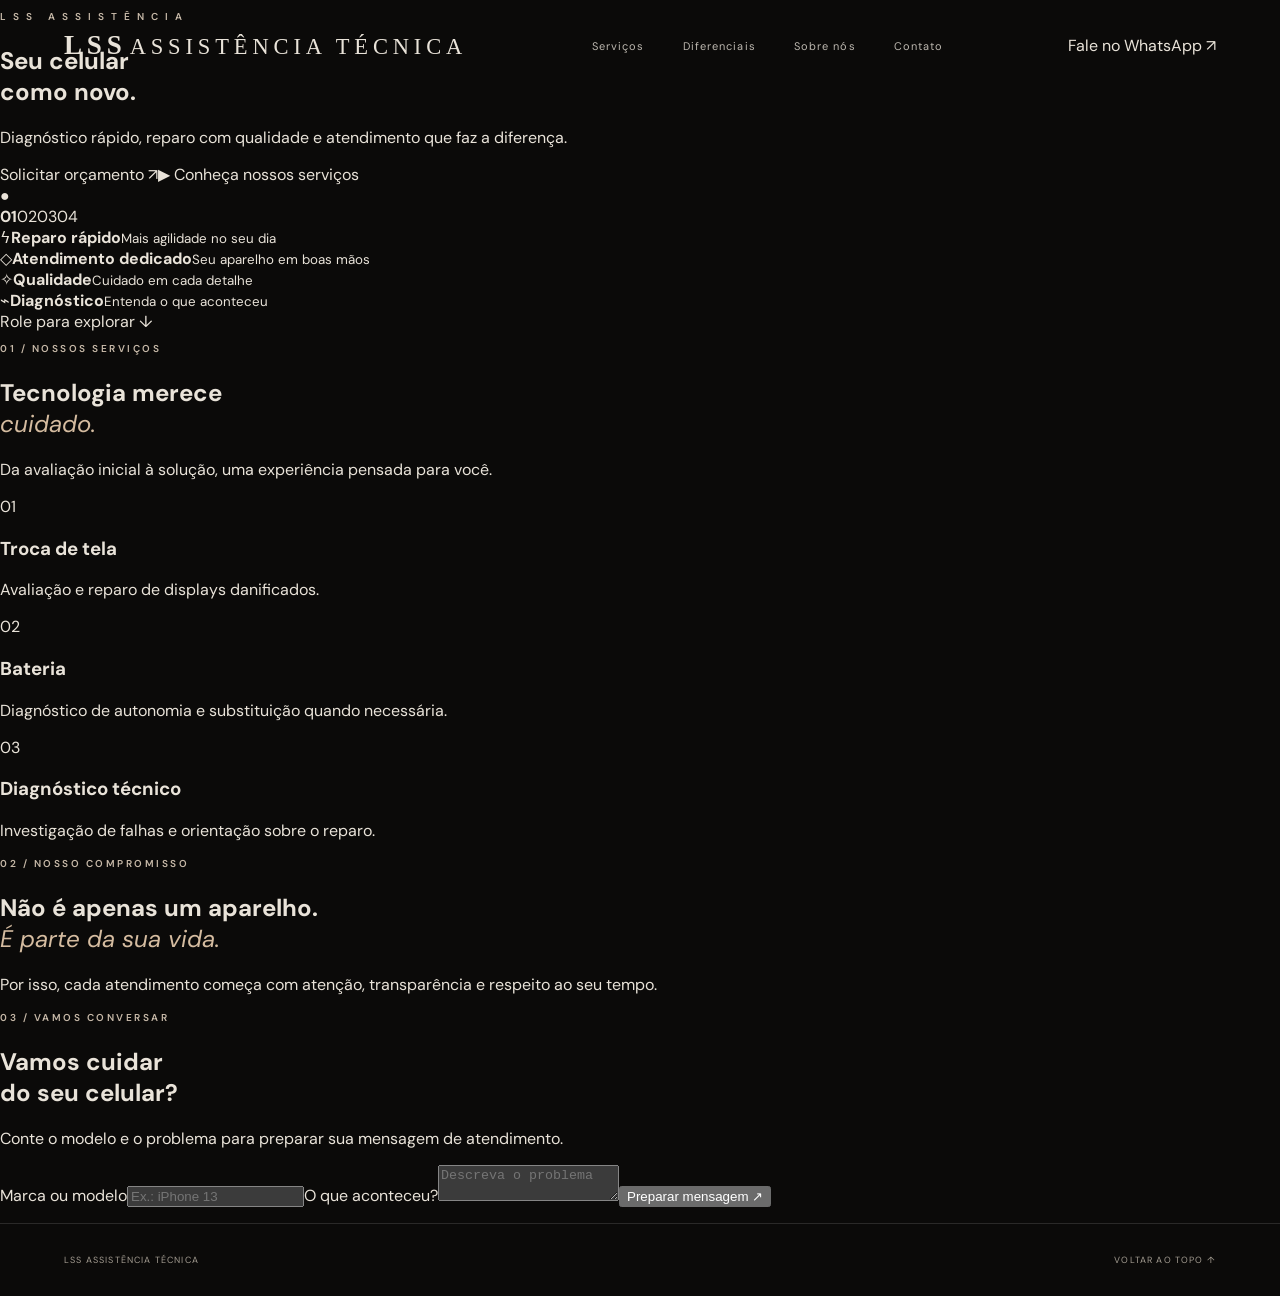
==== commit ffb8406e: "Redesenha LSS com experiência cinematográfica responsiva" ====
--- a/index.html
+++ b/index.html
@@ -1 +1 @@
-<!doctype html><html lang="pt-BR"><head><meta charset="utf-8"><meta name="viewport" content="width=device-width,initial-scale=1"><meta name="theme-color" content="#090909"><meta name="description" content="LUMEN X100 — uma experiência cinematográfica sobre fotografia e luz."><title>LUMEN X100 — A arte de ver</title><link rel="preconnect" href="https://images.unsplash.com"><link rel="stylesheet" href="./style.css"></head><body><div class="grain" aria-hidden="true"></div><header class="header"><a class="logo" href="#inicio">LUMEN<span>®</span></a><nav aria-label="Navegação"><a href="#manifesto">Manifesto</a><a href="#detalhes">Detalhes</a><a href="#galeria">Galeria</a></nav><a class="nav-cta" href="#final">Descobrir <span>↗</span></a></header><main><section id="inicio" class="film" aria-label="Apresentação cinematográfica"><div class="film-sticky"><div class="film-image image-one"></div><div class="film-image image-two"></div><div class="film-image image-three"></div><div class="film-shade"></div><div class="frame-label top-left">LUMEN / ORIGINAL SERIES</div><div class="frame-label top-right">FILM Nº 001 — X100</div><div class="hero-content"><p class="eyebrow" id="chapter">01 / O DESPERTAR</p><h1 id="hero-title">A arte<br>de <em>ver.</em></h1><p id="hero-description">Existem instantes que merecem durar para sempre.</p></div><div class="film-bottom"><div class="timeline"><span id="counter">01</span><div class="track"><div id="progress"></div></div><span>03</span></div><span class="scroll-prompt">ROLE PARA VIVER A HISTÓRIA ↓</span></div></div></section><section id="manifesto" class="manifesto reveal"><span class="section-number">01 — O MANIFESTO</span><p>Não é sobre registrar o mundo.</p><h2>É sobre sentir <em>tudo</em> o que existe entre a luz e a sombra.</h2><span class="small-note">UMA NOVA PERSPECTIVA</span></section><section id="detalhes" class="feature"><div class="feature-visual"><div class="feature-image"></div><span class="image-caption">DETALHES QUE CONTAM HISTÓRIAS / 001</span></div><div class="feature-copy reveal"><span class="section-number">02 — O OBJETO</span><h2>Feita para<br>o <em>instante.</em></h2><p>Uma celebração da matéria, da precisão e do olhar. Cada textura, cada reflexo, cada silêncio.</p><div class="specs"><div><strong>01</strong><span>FORMA</span></div><div><strong>02</strong><span>LUZ</span></div><div><strong>03</strong><span>MEMÓRIA</span></div></div></div></section><section id="galeria" class="gallery"><div class="gallery-head"><span class="section-number">03 — A PERSPECTIVA</span><h2>O extraordinário<br>mora no <em>detalhe.</em></h2></div><div class="gallery-frame"><div class="gallery-photo"></div><div class="gallery-caption"><span>UMA OUTRA FORMA DE ENXERGAR</span><span>© LUMEN / X100</span></div></div></section><section id="final" class="ending"><span class="section-number">FIM DO PRIMEIRO CAPÍTULO</span><h2>O próximo instante<br>é <em>seu.</em></h2><a href="#inicio" class="round-link" aria-label="Voltar ao início">↗</a><p>UMA EXPERIÊNCIA CONCEITUAL DE DESIGN</p></section></main><footer><span>LUMEN® — 2026</span><span>DESIGN EM MOVIMENTO</span><a href="#inicio">VOLTAR AO TOPO ↑</a></footer><script src="./script.js" defer></script></body></html>+<!doctype html><html lang="pt-BR"><head><meta charset="utf-8"><meta name="viewport" content="width=device-width,initial-scale=1"><meta name="theme-color" content="#100d0d"><meta name="description" content="LSS Assistência Técnica — diagnóstico e reparo de celulares."><title>LSS | Assistência Técnica</title><link rel="preconnect" href="https://fonts.googleapis.com"><link rel="preconnect" href="https://fonts.gstatic.com" crossorigin><link href="https://fonts.googleapis.com/css2?family=DM+Sans:wght@400;500;600;700&display=swap" rel="stylesheet"><link rel="stylesheet" href="./style.css"></head><body><header class="header"><a class="logo" href="#inicio" aria-label="LSS início"><strong>LSS<span class="arc"></span></strong><small>ASSISTÊNCIA TÉCNICA</small></a><nav aria-label="Menu principal"><a href="#servicos">Serviços</a><a href="#diferenciais">Diferenciais</a><a href="#sobre">Sobre nós</a><a href="#contato">Contato</a></nav><a class="outline" href="#contato">Fale no WhatsApp <span>↗</span></a></header><main><section class="hero" id="inicio"><div class="landscape" aria-hidden="true"></div><div class="shade" aria-hidden="true"></div><div class="hero-copy"><p class="eyebrow">L S S &nbsp; A S S I S T Ê N C I A</p><h1>Seu celular<br>como novo<span>.</span></h1><p class="lead">Diagnóstico rápido, reparo com qualidade e atendimento que faz a diferença.</p><div class="actions"><a class="primary" href="#contato">Solicitar orçamento <span>↗</span></a><a class="secondary" href="#servicos"><span class="play">▶</span> Conheça nossos serviços</a></div></div><div class="phone-scene" aria-hidden="true"><div class="orbit"></div><div class="phone"><div class="camera"><i></i><i></i><i></i></div><div class="brand-mark">●</div><div class="phone-shine"></div></div><div class="phone-shadow"></div></div><div class="scene-index"><b>01</b><i></i><span>02</span><span>03</span><span>04</span></div><div class="benefits" id="diferenciais"><div><span class="symbol">ϟ</span><strong>Reparo rápido</strong><small>Mais agilidade no seu dia</small></div><div><span class="symbol">◇</span><strong>Atendimento dedicado</strong><small>Seu aparelho em boas mãos</small></div><div><span class="symbol">✧</span><strong>Qualidade</strong><small>Cuidado em cada detalhe</small></div><div><span class="symbol">⌁</span><strong>Diagnóstico</strong><small>Entenda o que aconteceu</small></div></div><a class="scroll" href="#servicos">Role para explorar ↓</a></section><section class="services" id="servicos"><div class="section-heading"><p class="eyebrow">01 / NOSSOS SERVIÇOS</p><h2>Tecnologia merece<br><em>cuidado.</em></h2><p>Da avaliação inicial à solução, uma experiência pensada para você.</p></div><div class="service-grid"><article><span>01</span><h3>Troca de tela</h3><p>Avaliação e reparo de displays danificados.</p></article><article><span>02</span><h3>Bateria</h3><p>Diagnóstico de autonomia e substituição quando necessária.</p></article><article><span>03</span><h3>Diagnóstico técnico</h3><p>Investigação de falhas e orientação sobre o reparo.</p></article></div></section><section class="about" id="sobre"><p class="eyebrow">02 / NOSSO COMPROMISSO</p><h2>Não é apenas um aparelho.<br><em>É parte da sua vida.</em></h2><p>Por isso, cada atendimento começa com atenção, transparência e respeito ao seu tempo.</p></section><section class="contact" id="contato"><p class="eyebrow">03 / VAMOS CONVERSAR</p><h2>Vamos cuidar<br>do seu celular?</h2><p>Conte o modelo e o problema para preparar sua mensagem de atendimento.</p><form id="form"><label>Marca ou modelo<input name="modelo" required placeholder="Ex.: iPhone 13"></label><label>O que aconteceu?<textarea name="problema" required placeholder="Descreva o problema"></textarea></label><button type="submit">Preparar mensagem <span>↗</span></button></form><p id="message" role="status"></p></section></main><footer><span>LSS ASSISTÊNCIA TÉCNICA</span><a href="#inicio">VOLTAR AO TOPO ↑</a></footer><script src="./script.js" defer></script></body></html>
